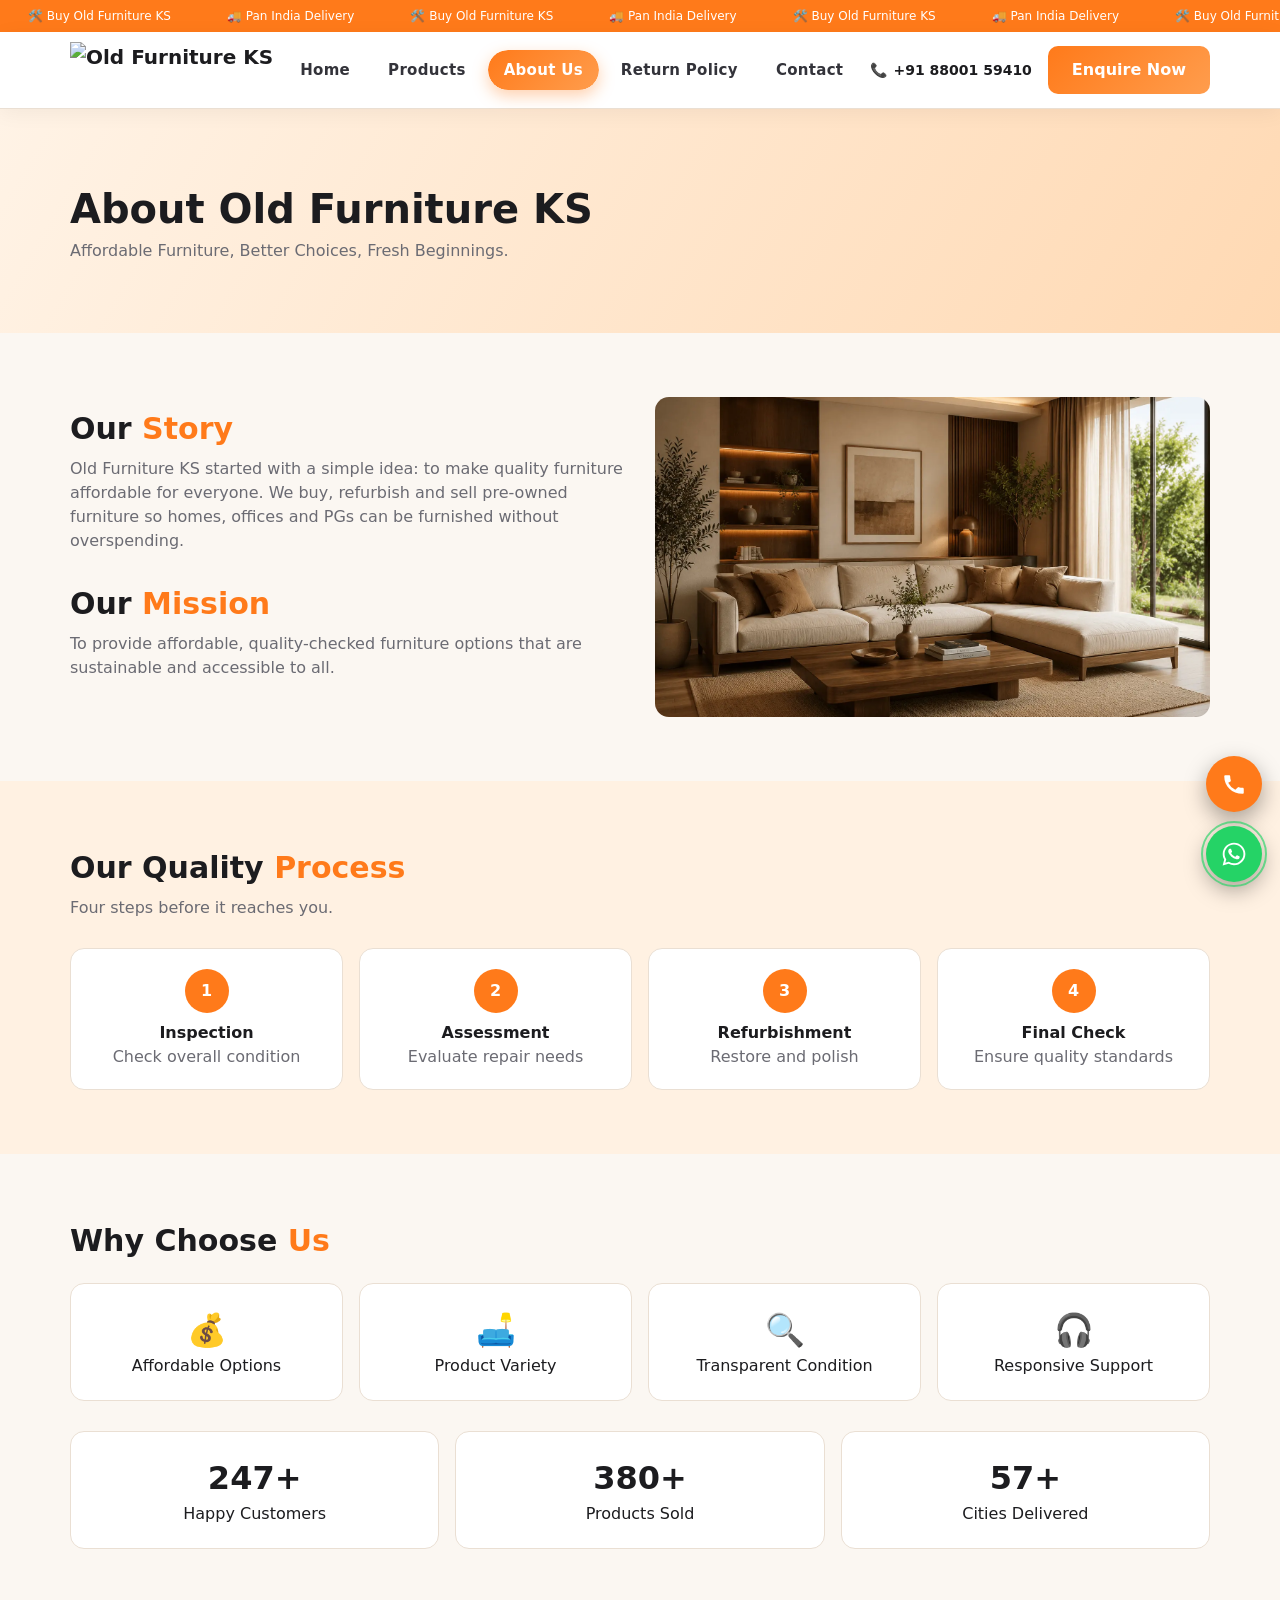
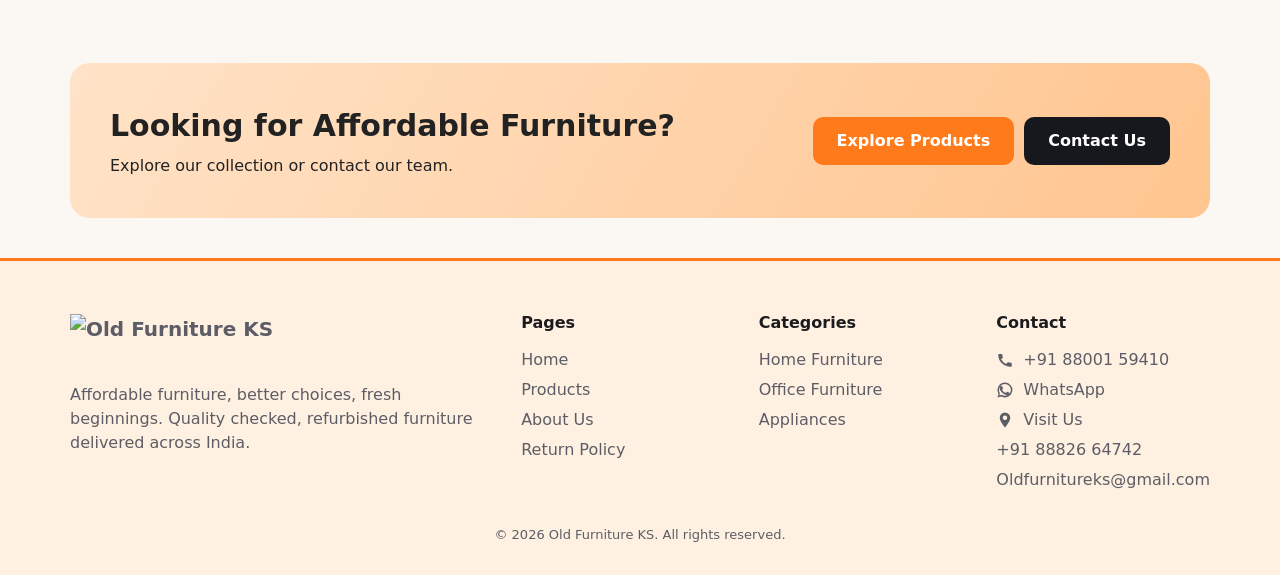
==== about.html @ 6f2c34d7 "Upload furniture website project Co-authored-by: Copilot <223556219+Copilot@users.noreply.github.com" ====
<!DOCTYPE html>
<html lang="hi"><head><meta charset="utf-8">
<meta name="viewport" content="width=device-width, initial-scale=1, viewport-fit=cover">
<title>About Us – Old Furniture KS</title>
<link rel="icon" href="images/logo.png">
<link rel="stylesheet" href="css/style.css"></head><body data-page="about">
<div id="bar"></div>
<div class="top"><div><span>🛠️ Buy Old Furniture KS</span><span>🚚 Pan India Delivery</span><span>🛠️ Buy Old Furniture KS</span><span>🚚 Pan India Delivery</span><span>🛠️ Buy Old Furniture KS</span><span>🚚 Pan India Delivery</span><span>🛠️ Buy Old Furniture KS</span><span>🚚 Pan India Delivery</span></div></div>
<nav><div class="w"><a href="index.html" class="logo"><img src="images/logo.png" alt="Old Furniture KS"></a>
<div class="links" id="lk"><a class="l" data-p="home" href="index.html">Home</a><a class="l" data-p="products" href="products.html">Products</a><a class="l" data-p="about" href="about.html">About Us</a><a class="l" data-p="returns" href="return-policy.html">Return Policy</a><a class="l" data-p="contact" href="contact.html">Contact</a></div>
<div class="nr"><a class="ph-n" href="tel:+918800159410">📞 <span>+91 88001 59410</span></a><a class="btn" href="contact.html">Enquire Now</a></div><button id="mb">☰</button></div></nav>
<main id="app"></main>
<footer><div class="w"><div><a href="index.html" class="logo"><img src="images/logo.png" alt="Old Furniture KS"></a><p style="margin-top:10px">Affordable furniture, better choices, fresh beginnings. Quality checked, refurbished furniture delivered across India.</p></div>
<div><h4>Pages</h4><a href="index.html">Home</a><a href="products.html">Products</a><a href="about.html">About Us</a><a href="return-policy.html">Return Policy</a></div>
<div><h4>Categories</h4><a href="products.html">Home Furniture</a><a href="products.html">Office Furniture</a><a href="products.html">Appliances</a></div>
<div class="footer-contact"><h4>Contact</h4><a href="tel:+918800159410"><svg viewBox="0 0 24 24" aria-hidden="true"><path d="M6.62 10.79a15.05 15.05 0 0 0 6.59 6.59l2.2-2.2a1 1 0 0 1 1.01-.24c1.12.37 2.33.56 3.58.56.55 0 1 .45 1 1v3.5c0 .55-.45 1-1 1C10.16 21 3 13.84 3 5c0-.55.45-1 1-1h3.5c.55 0 1 .45 1 1 0 1.25.19 2.46.56 3.58a1 1 0 0 1-.25 1.01z"/></svg>+91 88001 59410</a><a href="https://wa.me/918800159410"><svg viewBox="0 0 24 24" aria-hidden="true"><path d="M12 2a9.9 9.9 0 0 0-8.55 14.89L2 22l5.25-1.38A9.9 9.9 0 1 0 12 2zm0 2a7.9 7.9 0 0 1 0 15.8 7.8 7.8 0 0 1-4-1.1l-.5-.3-3.1.82.83-3.02-.33-.52A7.9 7.9 0 0 1 12 4z"/><path d="M8.2 7.1c-.25-.55-.5-.56-.73-.57h-.62c-.22 0-.58.08-.88.4-.3.32-1.15 1.12-1.15 2.72s1.17 3.15 1.33 3.37c.16.22 2.28 3.65 5.63 4.97 2.79 1.1 3.35.88 3.95.82.6-.06 1.94-.79 2.21-1.55.28-.76.28-1.41.2-1.55-.08-.14-.3-.22-.63-.39-.33-.16-1.94-.96-2.24-1.07-.3-.11-.52-.16-.74.17-.22.33-.85 1.07-1.04 1.29-.19.22-.38.25-.71.08-.33-.16-1.39-.51-2.65-1.62-.98-.87-1.64-1.94-1.83-2.27-.19-.33-.02-.51.14-.68.15-.15.33-.38.49-.57.16-.19.22-.33.33-.55.11-.22.05-.41-.03-.57-.08-.16-.74-1.78-1.03-2.43z"/></svg>WhatsApp</a><a href="https://maps.app.goo.gl/fm145C5r9oVg2gBy9?g_st=ic" target="_blank" rel="noopener"><svg viewBox="0 0 24 24" aria-hidden="true"><path d="M12 2a7 7 0 0 0-7 7c0 5.25 7 13 7 13s7-7.75 7-13a7 7 0 0 0-7-7zm0 10a3 3 0 1 1 0-6 3 3 0 0 1 0 6z"/></svg>Visit Us</a><a href="tel:+918882664742">+91 88826 64742</a><a href="mailto:Oldfurnitureks@gmail.com">Oldfurnitureks@gmail.com</a></div></div>
<div class="w" style="display:block;text-align:center;margin-top:30px;font-size:13px">© 2026 Old Furniture KS. All rights reserved.</div></footer>
<a class="fab cl" href="tel:+918800159410" aria-label="Call"><svg viewBox="0 0 24 24" aria-hidden="true"><path d="M6.62 10.79a15.05 15.05 0 0 0 6.59 6.59l2.2-2.2a1 1 0 0 1 1.01-.24c1.12.37 2.33.56 3.58.56.55 0 1 .45 1 1v3.5c0 .55-.45 1-1 1C10.16 21 3 13.84 3 5c0-.55.45-1 1-1h3.5c.55 0 1 .45 1 1 0 1.25.19 2.46.56 3.58a1 1 0 0 1-.25 1.01z"/></svg></a>
<a class="fab wa" id="wal" href="#" target="_blank" aria-label="WhatsApp"><svg viewBox="0 0 448 512" aria-hidden="true"><path d="M380.9 97.1C339 55.1 283.2 32 223.9 32 101.5 32 1.8 131.7 1.8 254.1c0 39.1 10.2 77.3 29.6 111L0 480l117.7-30.9c32.4 17.7 68.9 27 106.1 27h.1c122.3 0 224-99.7 224-222.1 0-59.3-25-114.9-67-156.9zM223.9 438.7c-33.3 0-66-8.9-94.4-25.7l-6.7-4-69.8 18.3 18.6-68-4.4-7c-18.5-29.4-28.2-63.4-28.2-98.2 0-101.6 82.7-184.3 184.4-184.3 49.2 0 95.5 19.2 130.2 53.9s56.7 81 56.6 130.3c0 101.6-84.9 184.7-186.3 184.7zm101.2-138.2c-5.5-2.8-32.8-16.2-37.9-18-5.1-1.9-8.8-2.8-12.5 2.8-3.7 5.6-14.3 18-17.5 21.8-3.2 3.7-6.5 4.2-12 1.4-32.8-16.4-54.3-29.4-76-66.7-5.7-9.8 5.7-9.1 16.4-30.3 1.8-3.7.9-6.9-.5-9.7-1.4-2.8-12.5-30.1-17.1-41.2-4.5-10.8-9.1-9.3-12.5-9.5-3.2-.2-6.9-.2-10.6-.2s-9.7 1.4-14.8 6.9c-5.1 5.6-19.4 19-19.4 46.3s19.9 53.7 22.6 57.4c2.8 3.7 39.1 59.7 94.8 83.7 35.2 15.2 49 16.5 66.6 13.9 10.7-1.6 32.8-13.4 37.4-26.4 4.6-13 4.6-24.1 3.2-26.4-1.3-2.5-5-3.9-10.5-6.7z"/></svg></a>
<button id="up">↑</button>
<script src="js/main.js"></script></body></html>
---- css/style.css ----
:root{--or:#ff7a1a;--or2:#ff9d4d;--bg:#fbf7f2;--card:#fff;--tx:#1c1c1f;--mut:#6b6b73;--dk:#16181d;--bd:#eadfd3;box-sizing:border-box;padding-top:env(safe-area-inset-top,0px);padding-bottom:env(safe-area-inset-bottom,0px)}

:root[data-theme="dark"]{--bg:#101114;--card:#1b1d22;--tx:#f3f1ee;--mut:#a5a5ad;--bd:#2c2e35}
*{box-sizing:border-box;margin:0}html{scroll-behavior:smooth;height:100%}
body{font-family:system-ui,-apple-system,"Segoe UI",Roboto,sans-serif;background:var(--bg);color:var(--tx);line-height:1.5;overflow-x:hidden}
a{color:inherit;text-decoration:none}button{font:inherit;cursor:pointer;border:0}
.w{max-width:1180px;margin:auto;padding:0 20px}
#bar{position:fixed;top:0;left:0;height:3px;width:0;background:linear-gradient(90deg,var(--or),#ffd24d);z-index:99}
.top{background:var(--or);color:#fff;font-size:12px;overflow:hidden;white-space:nowrap}
.top div{display:inline-block;padding:7px 0;animation:mq 28s linear infinite}.top span{margin:0 28px}
@keyframes mq{to{transform:translateX(-50%)}}
nav{position:sticky;top:env(safe-area-inset-top,0px);z-index:50;background:rgba(22,24,29,.92);backdrop-filter:blur(10px);color:#fff}
nav .w{display:flex;align-items:center;justify-content:space-between;height:76px}
.logo{font-weight:800;font-size:20px;display:flex;gap:8px;align-items:center}.logo b{color:var(--or)}
.logo i{font-style:normal;background:var(--or);border-radius:10px;padding:4px 7px;animation:wob 3s infinite}
@keyframes wob{0%,90%,100%{transform:rotate(0)}93%{transform:rotate(-12deg)}96%{transform:rotate(10deg)}}
.links{display:flex;gap:6px;align-items:center}
.links a.l{position:relative;padding:9px 16px;border-radius:30px;font-size:14px;transition:.3s;overflow:hidden;z-index:0}
.links a.l:before{content:"";position:absolute;inset:0;background:var(--or);transform:translateY(101%);transition:.35s;z-index:-1;border-radius:30px}
.links a.l:hover:before,.links a.l.on:before{transform:translateY(0)}
.btn{display:inline-flex;align-items:center;gap:8px;background:var(--or);color:#fff;padding:12px 24px;border-radius:10px;font-weight:600;transition:.3s;position:relative;overflow:hidden}
.btn:hover{transform:translateY(-3px);box-shadow:0 10px 24px rgba(255,122,26,.45)}
.btn.o{background:transparent;border:1.5px solid #fff;color:#fff}.btn.o:hover{background:#fff;color:#000}
.btn.g{background:#25d366}.btn.s{padding:8px 14px;font-size:13px;border-radius:8px}
#mb{display:none;background:none;color:#fff;font-size:26px}
section{padding:64px 0}h2{font-size:30px;margin-bottom:6px}h2 em{color:var(--or);font-style:normal}.sub{color:var(--mut);margin-bottom:28px}
.hero{background:radial-gradient(circle at 80% 30%,#4a2a12,#16181d 60%);color:#fff;padding:90px 0 70px;position:relative;overflow:hidden}
.hero .w{display:grid;grid-template-columns:1.1fr .9fr;gap:30px;align-items:center}
.hero h1{font-size:clamp(34px,5vw,56px);line-height:1.1;margin:10px 0 14px}.hero h1 em{color:var(--or);font-style:normal;display:block}
.tag{letter-spacing:2px;font-size:12px;color:var(--or2)}.hero p{color:#cfcfd6;max-width:480px;margin-bottom:24px}
.trust{display:flex;gap:22px;margin-top:30px;font-size:13px;flex-wrap:wrap;color:#ddd}
.blob{position:absolute;border-radius:50%;background:var(--or);opacity:.12;animation:fl 8s ease-in-out infinite}
@keyframes fl{50%{transform:translateY(-30px) scale(1.1)}}
.ph{background:linear-gradient(135deg,#f4d9bd,#e8a56a);background-size:cover;background-position:center;display:grid;place-items:center;font-size:56px;border-radius:14px;width:100%;height:100%;min-height:120px}
.heroimg{height:340px;transform:rotate(2deg);box-shadow:0 30px 60px rgba(0,0,0,.5);border-radius:20px;overflow:hidden;animation:fl 7s infinite}.heroimg .ph{font-size:120px;border-radius:0}
.cats{display:grid;grid-template-columns:repeat(7,1fr);gap:14px;text-align:center}
.cat{cursor:pointer;transition:.3s}.cat .c{width:96px;height:96px;margin:auto;border-radius:50%;border:3px solid var(--or);padding:4px;overflow:hidden;transition:.4s}
.cat .ph{border-radius:50%;font-size:38px;min-height:0}.cat:hover .c{transform:scale(1.12) rotate(6deg);box-shadow:0 10px 24px rgba(255,122,26,.4)}
.cat p{font-size:13px;margin-top:8px;font-weight:600}
.dark{background:var(--dk);color:#fff}.dark .sub{color:#aaa}
.why{display:grid;grid-template-columns:repeat(6,1fr);gap:14px}
.why div{border:1px solid #33363e;border-radius:14px;padding:20px 14px;background:#1d2026;transition:.3s}.why div:hover{border-color:var(--or);transform:translateY(-6px)}
.why b{display:block;font-size:30px}.why h4{font-size:14px;margin:8px 0 2px}.why small{color:#aaa}
.grid{display:grid;grid-template-columns:repeat(auto-fill,minmax(220px,1fr));gap:18px}
.pc{background:var(--card);border:1px solid var(--bd);border-radius:14px;overflow:hidden;transition:.35s;display:flex;flex-direction:column}
.pc:hover{transform:translateY(-8px);box-shadow:0 18px 36px rgba(0,0,0,.15)}
.pc .im{height:160px;position:relative;overflow:hidden}.pc .im .ph{border-radius:0;transition:.5s}.pc:hover .im .ph{transform:scale(1.12)}
.cat .ph{background-size:cover;background-position:center}
.pc .im .ph{background-size:cover;background-position:center}
.bd{position:absolute;top:8px;left:8px;font-size:11px;padding:3px 9px;border-radius:5px;color:#fff;background:#2ea44f;z-index:2}.bd.so{background:#e03c31}
.pc .b{padding:14px;display:flex;flex-direction:column;gap:6px;flex:1}.pc h4{font-size:16px}.pc small{color:var(--mut)}
.pr{color:var(--or);font-weight:800;font-size:18px}.pc .a{display:flex;gap:6px;margin-top:auto}.pc .a .btn{flex:1;justify-content:center}
.cta{background:linear-gradient(120deg,#ffe3c8,#ffc58f);color:#222;border-radius:20px;padding:40px;display:flex;justify-content:space-between;align-items:center;gap:20px;flex-wrap:wrap}
.vids{display:grid;grid-template-columns:repeat(3,1fr);gap:18px}.vd{aspect-ratio:3/2;border-radius:14px;overflow:hidden;position:relative;cursor:pointer}
.quality-visual{width:min(100%,720px);aspect-ratio:3/2;margin:26px auto 0;border-radius:12px;overflow:hidden}.quality-visual .ph{min-height:0;border-radius:0}
.steps-visual{width:100%;aspect-ratio:10/3;max-height:220px;margin:18px 0 24px;overflow:hidden;border-radius:12px}.steps-visual .ph{min-height:0;border-radius:0}
.customer-visual{width:min(100%,560px);aspect-ratio:3/2;margin:18px auto 28px;overflow:hidden;border-radius:12px}.customer-visual .ph{min-height:0;border-radius:0}
.vd .pl{position:absolute;inset:0;margin:auto;width:56px;height:56px;border-radius:50%;background:var(--or);color:#fff;display:grid;place-items:center;transition:.3s;z-index:2;animation:pul 2s infinite}
@keyframes pul{0%{box-shadow:0 0 0 0 rgba(255,122,26,.6)}100%{box-shadow:0 0 0 20px rgba(255,122,26,0)}}
.steps{display:grid;grid-template-columns:repeat(4,1fr);gap:16px}.st{background:var(--card);border:1px solid var(--bd);border-radius:14px;padding:20px;text-align:center;transition:.3s}.st:hover{border-color:var(--or)}
.st i{font-style:normal;display:grid;place-items:center;width:44px;height:44px;border-radius:50%;background:var(--or);color:#fff;margin:0 auto 8px;font-weight:700}
.rv{display:grid;grid-template-columns:repeat(3,1fr);gap:18px}.rv div{background:var(--card);border:1px solid var(--bd);border-radius:14px;padding:20px}.rv b{display:block;margin-top:10px}
.ph-head{background:linear-gradient(120deg,#16181d,#4a2a12);color:#fff;padding:70px 0}.ph-head h1{font-size:40px}.ph-head p{color:#ccc}
.fl{display:flex;gap:10px;flex-wrap:wrap;margin-bottom:24px}.fl input,.fl select,.fm input,.fm textarea,.fm select{padding:12px 14px;border-radius:10px;border:1px solid var(--bd);background:var(--card);color:var(--tx);font:inherit;flex:1;min-width:150px;width:100%}
.fl.filters{margin:24px 0 0}
.det{display:grid;grid-template-columns:1fr 1fr;gap:34px}.det .big{height:380px}.th{display:flex;gap:10px;margin-top:10px}.th div{width:70px;height:60px;cursor:pointer;opacity:.6;transition:.3s}.th div:hover{opacity:1;transform:translateY(-3px)}
.tabs{display:flex;gap:6px;border-bottom:1px solid var(--bd);margin:30px 0 14px}.tabs button{background:none;color:var(--mut);padding:10px 16px;border-bottom:3px solid transparent}.tabs button.on{color:var(--or);border-color:var(--or)}
.two{display:grid;grid-template-columns:1fr 1fr;gap:30px;align-items:center}
.cards4{display:grid;grid-template-columns:repeat(auto-fit,minmax(200px,1fr));gap:16px}.cd{background:var(--card);border:1px solid var(--bd);border-radius:14px;padding:22px;transition:.3s;text-align:center}.cd:hover{transform:translateY(-6px);border-color:var(--or)}.cd b{font-size:32px;display:block}
.contact-icon{color:var(--or);height:40px;display:grid;place-items:center}.contact-icon svg{width:32px;height:32px;fill:currentColor}.contact-cards small{display:block;overflow-wrap:anywhere}.contact-numbers{display:grid;gap:6px;margin-top:8px}.contact-numbers a{color:var(--mut);font-size:14px}.map-panel{min-height:220px;margin-bottom:20px;padding:28px;display:flex;flex-direction:column;align-items:flex-start;justify-content:center;gap:12px;border:1px solid var(--bd);border-radius:12px;background:linear-gradient(135deg,#e7efec,#d7e4df);color:var(--tx)}.map-panel b{color:#d64a3c}.map-panel b svg{width:36px;height:36px;fill:currentColor}.map-panel strong,.map-panel small{display:block}.map-panel i{font-style:normal;color:var(--or);font-weight:700}
details{background:var(--card);border:1px solid var(--bd);border-radius:10px;padding:14px;margin-bottom:10px}summary{cursor:pointer;font-weight:600}
.fm{display:grid;gap:12px}
footer{background:var(--dk);color:#bbb;padding:50px 0 30px;margin-top:40px}footer .w{display:grid;grid-template-columns:2fr 1fr 1fr 1fr;gap:24px}footer h4{color:#fff;margin-bottom:10px}footer a{display:block;padding:3px 0;transition:.2s}footer a:hover{color:var(--or);padding-left:6px}
.footer-contact a{display:flex;align-items:center;gap:9px}.footer-contact svg{width:18px;height:18px;flex:0 0 18px;fill:currentColor}
.fab{position:fixed;right:18px;z-index:60;width:56px;height:56px;border-radius:50%;display:grid;place-items:center;color:#fff;font-size:26px;box-shadow:0 8px 22px rgba(0,0,0,.35);transition:.3s}
.fab svg{width:26px;height:26px;display:block;fill:currentColor}
.fab:hover{transform:scale(1.12) rotate(8deg)}.wa{isolation:isolate;background:#25d366;bottom:calc(18px + env(safe-area-inset-bottom,0px))}.wa:before{content:"";position:absolute;inset:-5px;border:2px solid rgba(37,211,102,.65);border-radius:50%;z-index:-1;animation:waRing 2.4s ease-out infinite}.fab.wa:hover{transform:translateY(-4px) scale(1.08);filter:brightness(1.06);box-shadow:0 12px 28px rgba(37,211,102,.45)}.cl{background:var(--or);bottom:calc(88px + env(safe-area-inset-bottom,0px))}
@keyframes waRing{0%{transform:scale(.92);opacity:.7}100%{transform:scale(1.5);opacity:0}}
#up{position:fixed;left:18px;bottom:calc(18px + env(safe-area-inset-bottom,0px));background:var(--dk);color:#fff;width:44px;height:44px;border-radius:50%;opacity:0;pointer-events:none;transition:.3s;z-index:60}#up.s{opacity:1;pointer-events:auto}
.rev{opacity:0;transform:translateY(40px);transition:.8s}.rev.in{opacity:1;transform:none}
.pg{animation:pgi .6s}@keyframes pgi{from{opacity:0;transform:translateY(16px)}}
@media(max-width:900px){.hero .w,.det,.two,footer .w{grid-template-columns:1fr}.cats{grid-template-columns:repeat(4,1fr)}.why{grid-template-columns:repeat(2,1fr)}.vids,.rv,.steps{grid-template-columns:1fr}
#mb{display:block}.links{position:absolute;top:76px;left:0;right:0;background:var(--dk);flex-direction:column;padding:14px;display:none}.links.o{display:flex}.nb{display:none}}

.logo img{height:58px;background:#fff;border-radius:12px;padding:3px 10px;display:block;transition:.3s}.logo:hover img{transform:scale(1.06) rotate(-1deg)}
.hs{position:relative;height:calc(100vh - 120px);min-height:540px;max-height:760px;overflow:hidden;color:#fff;background:#191714}
.sl{position:absolute;inset:0;opacity:0;transition:opacity 1.2s;pointer-events:none}.sl.on{opacity:1;pointer-events:auto}
.sl .bg{position:absolute;inset:0;background-size:cover;background-position:center;transform:scale(1.02);transition:transform 8s linear}.sl.on .bg{transform:scale(1.08)}
.sl:before{content:"";position:absolute;inset:0;z-index:1;background:linear-gradient(90deg,rgba(12,14,16,.84) 0%,rgba(12,14,16,.68) 34%,rgba(12,14,16,.3) 68%,rgba(12,14,16,.08) 100%)}
.sl .w{position:relative;z-index:2;height:100%;display:flex;flex-direction:column;justify-content:center;width:100%}
.sl .w>*{opacity:0;transform:translateY(34px);transition:.9s}.sl.on .w>*{opacity:1;transform:none}
.sl.on .w>:nth-child(2){transition-delay:.2s}.sl.on .w>:nth-child(3){transition-delay:.4s}.sl.on .w>:nth-child(4){transition-delay:.6s}
.hs h1{font-size:clamp(34px,5.4vw,64px);line-height:1.08;margin:10px 0 14px;max-width:640px;color:#fff}.hs h1 em{color:var(--or);font-style:normal;display:block}.hs p{color:#f1f1f1;max-width:460px;margin-bottom:26px}
.ar{position:absolute;top:50%;z-index:5;width:48px;height:48px;border-radius:50%;background:rgba(255,255,255,.15);color:#fff;font-size:26px;backdrop-filter:blur(6px);transition:.3s;margin-top:-24px}.ar:hover{background:var(--or);transform:scale(1.1)}.ar.l{left:18px}.ar.r{right:18px}
.dt{position:absolute;bottom:78px;left:50%;transform:translateX(-50%);display:flex;gap:10px;z-index:5}.dt i{width:12px;height:12px;border-radius:10px;background:rgba(255,255,255,.5);cursor:pointer;transition:.4s}.dt i.on{width:38px;background:var(--or)}
.strip{position:absolute;bottom:0;left:0;right:0;z-index:5;background:rgba(0,0,0,.5);backdrop-filter:blur(8px);display:flex;justify-content:center;gap:34px;padding:14px;font-size:14px;flex-wrap:wrap}
.mouse{position:absolute;right:30px;bottom:90px;width:24px;height:40px;border:2px solid #fff;border-radius:14px;z-index:5;opacity:.8}.mouse i{position:absolute;left:9px;top:7px;width:4px;height:8px;background:var(--or);border-radius:4px;animation:ms 1.6s infinite}@keyframes ms{to{transform:translateY(14px);opacity:0}}
.why-s{background:radial-gradient(circle at 15% 20%,rgba(255,122,26,.25),transparent 40%),radial-gradient(circle at 90% 90%,rgba(255,122,26,.18),transparent 40%),#13151a;color:#fff;position:relative;overflow:hidden}
.why-s .hd{text-align:center;margin-bottom:44px}.why-s .pill{display:inline-block;background:rgba(255,122,26,.15);color:var(--or2);border:1px solid var(--or);padding:5px 16px;border-radius:30px;font-size:12px;letter-spacing:2px;margin-bottom:12px}.why-s h2{font-size:38px}.why-s .sub{color:#aaa;margin:6px 0 0}
.wg{display:grid;grid-template-columns:repeat(3,1fr);gap:22px}
.wc{position:relative;padding:32px 26px;border-radius:22px;background:linear-gradient(145deg,#23262d,#17191e);border:1px solid #33363e;overflow:hidden;transition:.45s;z-index:0}
.wc:before{content:"";position:absolute;inset:0;background:linear-gradient(145deg,var(--or),#d9500a);opacity:0;transform:translateY(100%);transition:.5s;z-index:-1}
.wc:hover:before{opacity:1;transform:none}.wc:hover{transform:translateY(-12px);box-shadow:0 24px 50px rgba(255,122,26,.35);border-color:var(--or)}
.wc .n{position:absolute;top:10px;right:18px;font-size:64px;font-weight:900;color:transparent;-webkit-text-stroke:1px rgba(255,255,255,.14)}
.wc .ic{width:68px;height:68px;border-radius:20px;background:linear-gradient(135deg,var(--or),#ffb36b);display:grid;place-items:center;font-size:32px;box-shadow:0 10px 24px rgba(255,122,26,.45);transition:.5s;margin-bottom:18px}.wc:hover .ic{transform:rotate(360deg) scale(1.08);background:#fff}
.wc h4{font-size:19px;margin-bottom:6px}.wc p{color:#b5b5bd;font-size:14px;transition:.3s}.wc:hover p{color:#fff}
.stats{display:grid;grid-template-columns:repeat(4,1fr);gap:16px;margin-top:40px;padding:26px;border-radius:20px;background:rgba(255,255,255,.05);border:1px solid #33363e;text-align:center}.stats b{font-size:36px;color:var(--or);display:block}.stats span{color:#bbb;font-size:13px}
@media(max-width:900px){.wg{grid-template-columns:1fr}.stats{grid-template-columns:repeat(2,1fr)}.mouse,.ar{display:none}.hs{height:calc(100vh - 130px)}.sl:before{background:linear-gradient(90deg,rgba(12,14,16,.78),rgba(12,14,16,.58) 58%,rgba(12,14,16,.28))}.quality-visual{width:min(100%,560px)}}
@media(max-width:600px){.hs{height:min(78svh,680px);min-height:540px;max-height:700px}.sl .w{padding:0 28px 68px}.hs h1{font-size:clamp(34px,9vw,48px);max-width:520px}.hs p{font-size:15px;max-width:36ch}.strip{gap:8px;padding:12px 8px;font-size:11px}.dt{bottom:72px}}

:root{color-scheme:light}
nav{background:rgba(255,255,255,.94);color:var(--tx);border-bottom:1px solid var(--bd);box-shadow:0 4px 20px rgba(0,0,0,.05);transition:.3s}
nav .w{transition:height .3s}nav.sc .w{height:64px}nav.sc .logo img{height:46px}nav.sc{box-shadow:0 8px 28px rgba(0,0,0,.12)}
.logo img{background:none;padding:0;height:56px;border-radius:0;transition:.3s}
.links a.l{color:#33333a;font-weight:600}.links a.l:hover,.links a.l.on{color:#fff}
.links a.l:before{background:linear-gradient(135deg,var(--or),#ff9d4d)}
.nr{display:flex;align-items:center;gap:16px}.ph-n{font-weight:700;font-size:14px;color:var(--tx);display:flex;align-items:center;gap:6px;transition:.3s}.ph-n:hover{color:var(--or)}
.nr .btn{background:linear-gradient(135deg,var(--or),#ff9d4d)}
#mb{color:var(--tx)}
.dark{background:#fff1e2;color:var(--tx)}.dark .sub{color:var(--mut)}
.hs{color:#fff;background:#191714}
.hs p{color:#f1f1f1}.hs .btn.o{border-color:rgba(255,255,255,.8);color:#fff}.hs .btn.o:hover{background:#fff;color:#191714}
.ar{background:rgba(255,255,255,.9);color:var(--tx);box-shadow:0 6px 18px rgba(0,0,0,.15)}.ar:hover{color:#fff}
.dt i{background:rgba(0,0,0,.22)}.strip{background:rgba(255,255,255,.9);color:var(--tx);font-weight:600;box-shadow:0 -4px 18px rgba(0,0,0,.06)}
.mouse{border-color:var(--tx)}
.why-s{background:radial-gradient(circle at 12% 15%,rgba(255,122,26,.18),transparent 40%),radial-gradient(circle at 92% 90%,rgba(255,157,77,.2),transparent 40%),#fff7ef;color:var(--tx)}
.why-s .sub{color:var(--mut)}.why-s .pill{background:#fff;color:var(--or)}
.wc{background:#fff;border:1px solid var(--bd);box-shadow:0 10px 28px rgba(120,70,20,.08)}
.wc .n{-webkit-text-stroke:1px rgba(255,122,26,.3)}.wc p{color:var(--mut)}
.wc:hover h4,.wc:hover .n{color:#fff;-webkit-text-stroke-color:rgba(255,255,255,.5)}
.stats{background:#fff;border:1px solid var(--bd);box-shadow:0 10px 28px rgba(120,70,20,.08)}.stats span{color:var(--mut)}
.ph-head{background:linear-gradient(120deg,#fff3e6,#ffd9b3);color:var(--tx)}.ph-head p{color:var(--mut)}
footer{background:#fff1e2;color:#5d5d66;border-top:3px solid var(--or)}footer h4{color:var(--tx)}
#up{background:var(--or)}
@media(max-width:900px){.nr{display:none}.links{top:100%!important;background:#fff;box-shadow:0 16px 30px rgba(0,0,0,.12)}.links a.l{text-align:center}.strip{gap:12px;font-size:12px}}

.links a.l{font-weight:800;font-size:15px;letter-spacing:.3px}
.links a.l.on{box-shadow:0 6px 16px rgba(255,122,26,.35)}

/* ===== MOBILE FIXES ===== */
@media(max-width:900px){
body{font-size:15px}.w{padding:0 16px}section{padding:44px 0}h2{font-size:24px}.why-s h2{font-size:26px}
.ph-head{padding:44px 0}.ph-head h1{font-size:28px}
.logo img{height:46px}nav .w,nav.sc .w{height:64px}nav.sc .logo img{height:42px}
.hs{height:calc(100svh - 140px);min-height:520px;max-height:700px}
.hs h1{font-size:30px}.hs p{font-size:14px;margin-bottom:18px}.hs .btn{padding:11px 16px;font-size:14px}
.strip{display:none}.dt{bottom:18px}
.cats{display:flex;overflow-x:auto;gap:14px;scroll-snap-type:x mandatory;padding:0 16px 10px;margin:0 -16px}.cat{flex:0 0 92px;scroll-snap-align:start}.cat.rev{opacity:1;transform:none}.cat .c{width:80px;height:80px}
.grid{grid-template-columns:repeat(2,1fr);gap:12px}.pc .im{height:120px}.pc .a{flex-direction:column}.pc .a .btn{flex:none}.pc h4{font-size:14px}.pr{font-size:16px}.pc .b{padding:10px}
.det{gap:20px}.det .big{height:260px}.th div{width:56px;height:48px}
.cta{padding:24px}.btn{padding:11px 18px}
.fab{width:50px;height:50px;font-size:22px;right:12px}.cl{bottom:calc(76px + env(safe-area-inset-bottom,0px))}
.tabs{overflow-x:auto}.tabs button{white-space:nowrap}
.stats b{font-size:26px}.wc{padding:24px 20px}.top{font-size:11px}footer .w{gap:18px}
}
@media(max-width:900px){.sl:before{background:linear-gradient(90deg,rgba(12,14,16,.82),rgba(12,14,16,.62) 58%,rgba(12,14,16,.32))}}
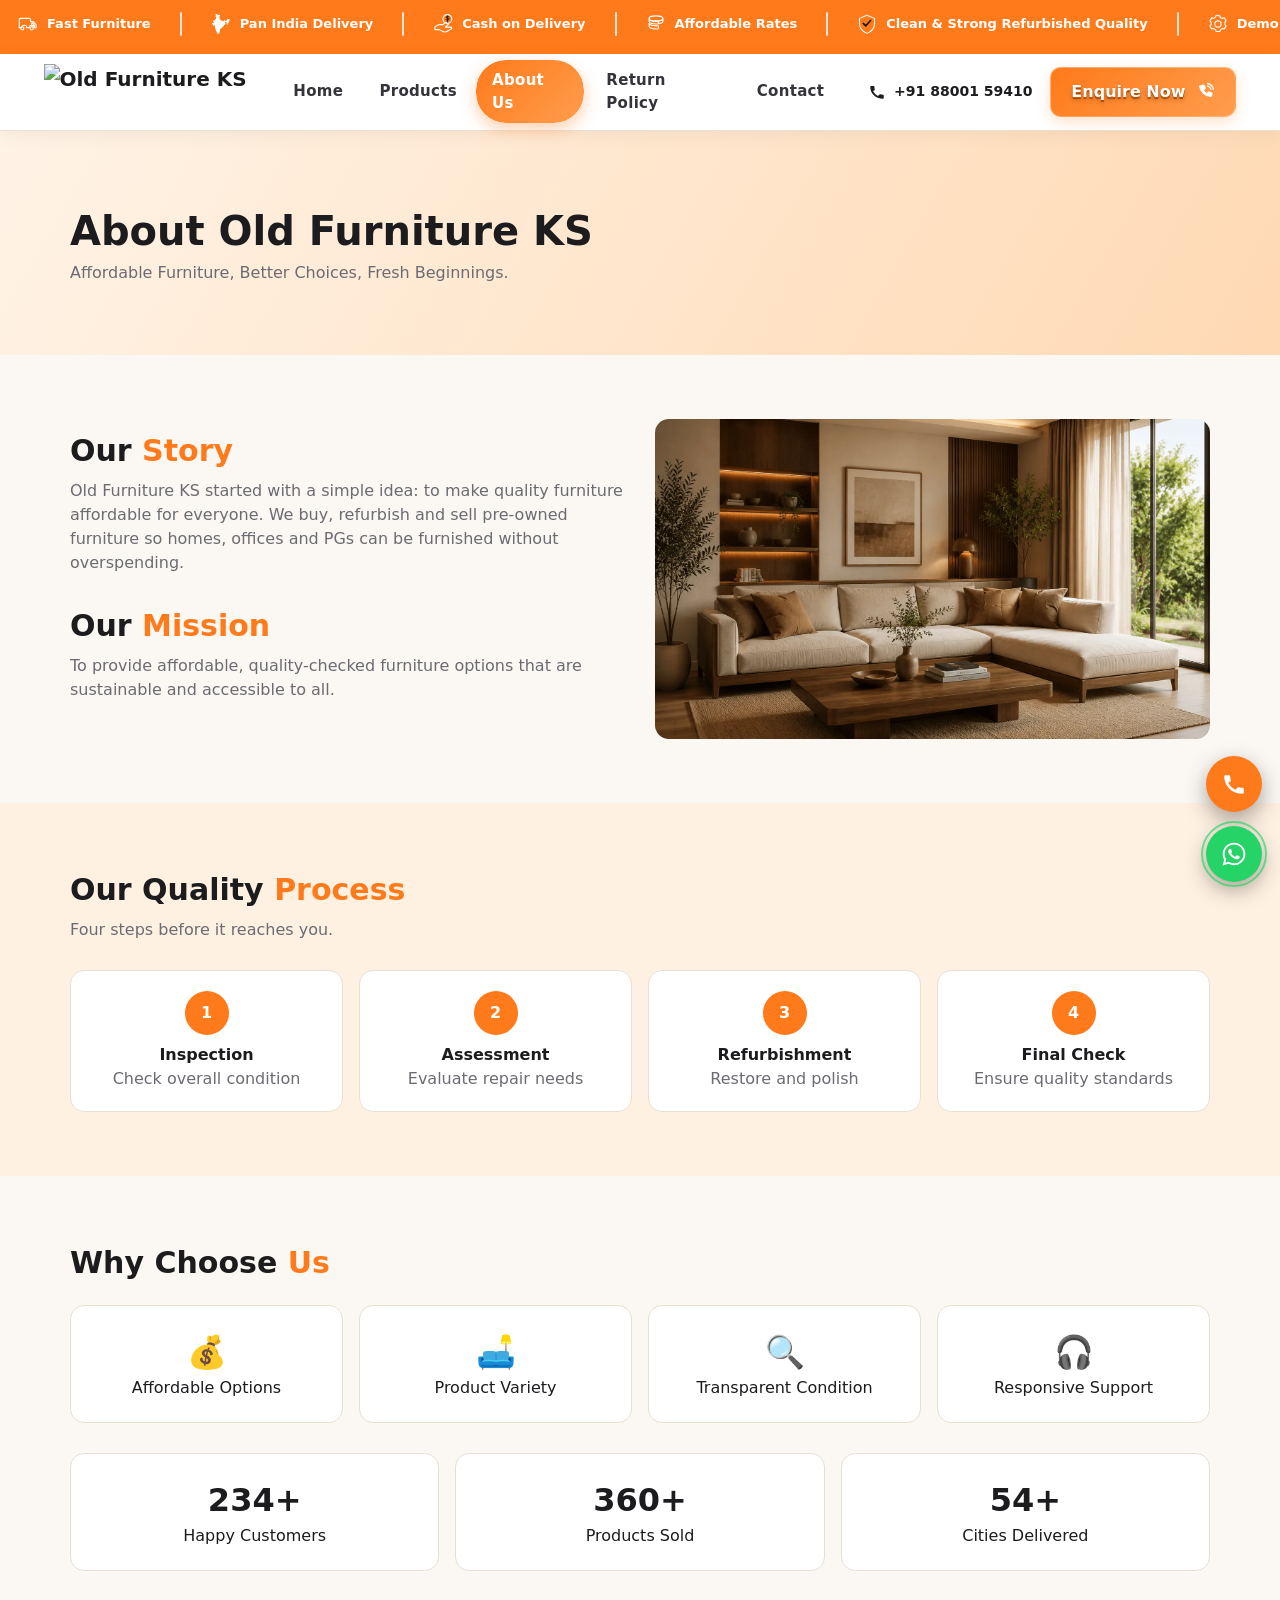
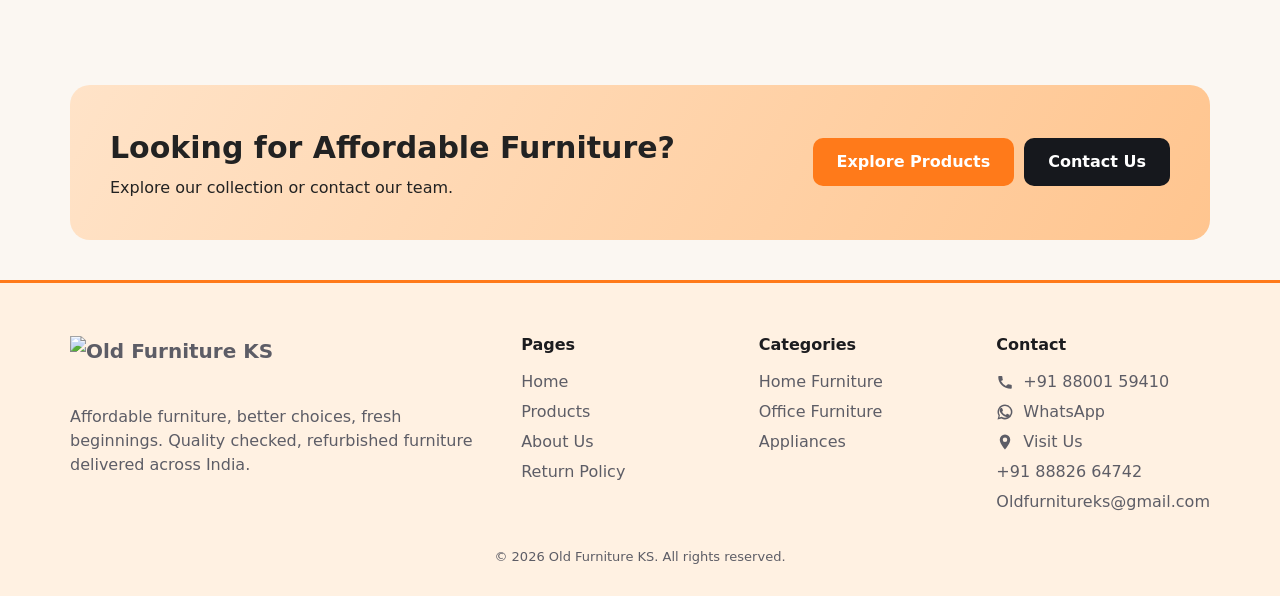
==== commit 19cd3994: "Sync website code and assets Co-authored-by: Copilot <223556219+Copilot@users.noreply.github.com>" ====
--- a/about.html
+++ b/about.html
@@ -5,10 +5,13 @@
 <link rel="icon" href="images/logo.png">
 <link rel="stylesheet" href="css/style.css"></head><body data-page="about">
 <div id="bar"></div>
-<div class="top"><div><span>🛠️ Buy Old Furniture KS</span><span>🚚 Pan India Delivery</span><span>🛠️ Buy Old Furniture KS</span><span>🚚 Pan India Delivery</span><span>🛠️ Buy Old Furniture KS</span><span>🚚 Pan India Delivery</span><span>🛠️ Buy Old Furniture KS</span><span>🚚 Pan India Delivery</span></div></div>
+<div class="top"><div class="ticker-track"><div class="ticker-group"><span><svg viewBox="0 0 32 32" aria-hidden="true"><path d="M2 9a2 2 0 0 1 2-2h14a2 2 0 0 1 2 2v3h4l5 5v5h-3a4 4 0 0 0-8 0h-4a4 4 0 0 0-8 0H2V9Zm20 5v5h5l-4-5h-1Z"/><circle cx="7" cy="23" r="2.5"/><circle cx="22" cy="23" r="2.5"/></svg>Fast Furniture</span><span><svg viewBox="0 0 32 32" aria-hidden="true"><path d="m11 1 3 2 3-1 3 2 4 1 1 3 4 2-1 3 3 2-2 3 2 2-3 3-2 3-3 1-1 3-3 2-1 4-3 4-2-3-2-2-1-3-2-2-1-3-3-2-1-3-3-2-1-3-3-2-1-3-3-2 1-3-2-2 3-2-1-3 3-2-1-2 3-1Z"/></svg><img class="top__india-map" src="images/generated/india-map-pan-india.png" alt="">Pan India Delivery</span><span><svg viewBox="0 0 32 32" aria-hidden="true"><path d="M3 21c3-3 5-4 8-4h5l2-2c2-2 4-2 6 0l1 1-5 5h8c2 0 3 2 1 3l-7 4c-2 1-4 1-6 0l-6-3H3z"/><circle cx="23" cy="8" r="7"/><path d="M23 3v10m3-8c-1-2-5-1-5 0 0 2 5 1 5 3 0 2-4 2-5 1" fill="none" stroke="#18191c" stroke-width="1.5" stroke-linecap="round"/></svg>Cash on Delivery</span><span><svg viewBox="0 0 32 32" aria-hidden="true"><ellipse cx="16" cy="7" rx="11" ry="4"/><path d="M5 7v5c0 2 5 4 11 4 1 0 3 0 4-.3v-4c-1 .3-3 .3-4 .3-6 0-11-2-11-5Zm0 8v5c0 2 5 4 11 4 1 0 3 0 4-.3v-5c-1 .2-3 .3-4 .3-6 0-11-2-11-4Zm15-4c4-.7 7-2 7-4v5c0 2-3 3-7 3z"/></svg>Affordable Rates</span><span><svg viewBox="0 0 32 32" aria-hidden="true"><path d="m16 2 12 5v8c0 8-5 13-12 16C9 28 4 23 4 15V7z"/><path d="m10 15 4 4 8-9" fill="none" stroke="#18191c" stroke-width="2.5" stroke-linecap="round" stroke-linejoin="round"/></svg>Clean &amp; Strong Refurbished Quality</span><span><svg viewBox="0 0 32 32" aria-hidden="true"><path fill-rule="evenodd" d="m13 2 6 1 1 3 3 1 3-1 3 5-2 2v4l2 2-3 5-3-1-3 2-1 3h-6l-1-3-3-2-3 1-3-5 2-2v-4l-2-2 3-5 3 1 3-2zm3 9a5 5 0 1 0 0 10 5 5 0 0 0 0-10Z"/></svg>Demo Available</span></div><div class="ticker-group" aria-hidden="true"><span><svg viewBox="0 0 32 32"><path d="M2 9a2 2 0 0 1 2-2h14a2 2 0 0 1 2 2v3h4l5 5v5h-3a4 4 0 0 0-8 0h-4a4 4 0 0 0-8 0H2V9Zm20 5v5h5l-4-5h-1Z"/><circle cx="7" cy="23" r="2.5"/><circle cx="22" cy="23" r="2.5"/></svg>Fast Furniture</span><span><svg viewBox="0 0 32 32"><path d="m11 1 3 2 3-1 3 2 4 1 1 3 4 2-1 3 3 2-2 3 2 2-3 3-2 3-3 1-1 3-3 2-1 4-3 4-2-3-2-2-1-3-2-2-1-3-3-2-1-3-3-2-1-3-3-2-1-3-3-2 1-3-2-2 3-2-1-3 3-2-1-2 3-1Z"/></svg><img class="top__india-map" src="images/generated/india-map-pan-india.png" alt="">Pan India Delivery</span><span><svg viewBox="0 0 32 32"><path d="M3 21c3-3 5-4 8-4h5l2-2c2-2 4-2 6 0l1 1-5 5h8c2 0 3 2 1 3l-7 4c-2 1-4 1-6 0l-6-3H3z"/><circle cx="23" cy="8" r="7"/><path d="M23 3v10m3-8c-1-2-5-1-5 0 0 2 5 1 5 3 0 2-4 2-5 1" fill="none" stroke="#18191c" stroke-width="1.5" stroke-linecap="round"/></svg>Cash on Delivery</span><span><svg viewBox="0 0 32 32"><ellipse cx="16" cy="7" rx="11" ry="4"/><path d="M5 7v5c0 2 5 4 11 4 1 0 3 0 4-.3v-4c-1 .3-3 .3-4 .3-6 0-11-2-11-5Zm0 8v5c0 2 5 4 11 4 1 0 3 0 4-.3v-5c-1 .2-3 .3-4 .3-6 0-11-2-11-4Zm15-4c4-.7 7-2 7-4v5c0 2-3 3-7 3z"/></svg>Affordable Rates</span><span><svg viewBox="0 0 32 32"><path d="m16 2 12 5v8c0 8-5 13-12 16C9 28 4 23 4 15V7z"/><path d="m10 15 4 4 8-9" fill="none" stroke="#18191c" stroke-width="2.5" stroke-linecap="round" stroke-linejoin="round"/></svg>Clean &amp; Strong Refurbished Quality</span><span><svg viewBox="0 0 32 32"><path fill-rule="evenodd" d="m13 2 6 1 1 3 3 1 3-1 3 5-2 2v4l2 2-3 5-3-1-3 2-1 3h-6l-1-3-3-2-3 1-3-5 2-2v-4l-2-2 3-5 3 1 3-2zm3 9a5 5 0 1 0 0 10 5 5 0 0 0 0-10Z"/></svg>Demo Available</span></div></div></div>
 <nav><div class="w"><a href="index.html" class="logo"><img src="images/logo.png" alt="Old Furniture KS"></a>
 <div class="links" id="lk"><a class="l" data-p="home" href="index.html">Home</a><a class="l" data-p="products" href="products.html">Products</a><a class="l" data-p="about" href="about.html">About Us</a><a class="l" data-p="returns" href="return-policy.html">Return Policy</a><a class="l" data-p="contact" href="contact.html">Contact</a></div>
-<div class="nr"><a class="ph-n" href="tel:+918800159410">📞 <span>+91 88001 59410</span></a><a class="btn" href="contact.html">Enquire Now</a></div><button id="mb">☰</button></div></nav>
+<div class="nr">
+<a class="ph-n" href="tel:+918800159410"><svg viewBox="0 0 24 24" aria-hidden="true"><path d="M6.62 10.79a15.05 15.05 0 0 0 6.59 6.59l2.2-2.2a1 1 0 0 1 1.01-.24c1.12.37 2.33.56 3.58.56.55 0 1 .45 1 1v3.5c0 .55-.45 1-1 1C10.16 21 3 13.84 3 5c0-.55.45-1 1-1h3.5c.55 0 1 .45 1 1 0 1.25.19 2.46.56 3.58a1 1 0 0 1-.25 1.01z"/></svg><span>+91 88001 59410</span></a>
+<a class="btn enquire-btn" href="contact.html"><span>Enquire Now</span><svg viewBox="0 0 24 24" aria-hidden="true"><path d="M7.2 3.8 9.7 3c.8-.2 1.6.2 1.9.9l1.2 2.8c.3.7.1 1.5-.5 2l-1.6 1.3a14.8 14.8 0 0 0 3.4 3.4l1.3-1.6c.5-.6 1.3-.8 2-.5l2.8 1.2c.7.3 1.1 1.1.9 1.9l-.8 2.5c-.2.7-.9 1.2-1.6 1.2A15.7 15.7 0 0 1 4.8 5.4c0-.7.5-1.4 1.2-1.6z"/><path class="phone-ring" d="M15.2 4.8a6 6 0 0 1 4 4m-4.1-7a9.3 9.3 0 0 1 7 7"/></svg></a>
+</div><button id="mb">☰</button></div></nav>
 <main id="app"></main>
 <footer><div class="w"><div><a href="index.html" class="logo"><img src="images/logo.png" alt="Old Furniture KS"></a><p style="margin-top:10px">Affordable furniture, better choices, fresh beginnings. Quality checked, refurbished furniture delivered across India.</p></div>
 <div><h4>Pages</h4><a href="index.html">Home</a><a href="products.html">Products</a><a href="about.html">About Us</a><a href="return-policy.html">Return Policy</a></div>
--- a/css/style.css
+++ b/css/style.css
@@ -53,14 +53,18 @@
 .pr{color:var(--or);font-weight:800;font-size:18px}.pc .a{display:flex;gap:6px;margin-top:auto}.pc .a .btn{flex:1;justify-content:center}
 .cta{background:linear-gradient(120deg,#ffe3c8,#ffc58f);color:#222;border-radius:20px;padding:40px;display:flex;justify-content:space-between;align-items:center;gap:20px;flex-wrap:wrap}
 .vids{display:grid;grid-template-columns:repeat(3,1fr);gap:18px}.vd{aspect-ratio:3/2;border-radius:14px;overflow:hidden;position:relative;cursor:pointer}
-.quality-visual{width:min(100%,720px);aspect-ratio:3/2;margin:26px auto 0;border-radius:12px;overflow:hidden}.quality-visual .ph{min-height:0;border-radius:0}
-.steps-visual{width:100%;aspect-ratio:10/3;max-height:220px;margin:18px 0 24px;overflow:hidden;border-radius:12px}.steps-visual .ph{min-height:0;border-radius:0}
-.customer-visual{width:min(100%,560px);aspect-ratio:3/2;margin:18px auto 28px;overflow:hidden;border-radius:12px}.customer-visual .ph{min-height:0;border-radius:0}
+.quality-image-section{padding:32px 0;background:var(--bg)}
+.quality-gallery{display:grid;width:min(100%,940px);height:clamp(320px,40vw,500px);grid-template-columns:repeat(2,minmax(0,1fr));grid-template-rows:repeat(2,minmax(0,1fr));gap:14px;margin:0 auto}
+.quality-gallery__photo{min-width:0;min-height:0;overflow:hidden;border-radius:14px;background:#eee8e0}
+.quality-gallery__photo--feature{grid-row:span 2}
+.quality-gallery__photo img{display:block;width:100%;height:100%;object-fit:cover;transition:transform .4s ease}
+.quality-gallery__photo:hover img{transform:scale(1.035)}
+@media(max-width:900px){.quality-gallery{height:clamp(320px,58vw,460px)}}
+@media(max-width:480px){.quality-image-section{padding:22px 0}.quality-gallery{height:auto;grid-template-columns:minmax(0,1fr);grid-template-rows:none;gap:10px}.quality-gallery__photo,.quality-gallery__photo--feature{grid-row:auto;aspect-ratio:4/3}}
 .vd .pl{position:absolute;inset:0;margin:auto;width:56px;height:56px;border-radius:50%;background:var(--or);color:#fff;display:grid;place-items:center;transition:.3s;z-index:2;animation:pul 2s infinite}
 @keyframes pul{0%{box-shadow:0 0 0 0 rgba(255,122,26,.6)}100%{box-shadow:0 0 0 20px rgba(255,122,26,0)}}
 .steps{display:grid;grid-template-columns:repeat(4,1fr);gap:16px}.st{background:var(--card);border:1px solid var(--bd);border-radius:14px;padding:20px;text-align:center;transition:.3s}.st:hover{border-color:var(--or)}
 .st i{font-style:normal;display:grid;place-items:center;width:44px;height:44px;border-radius:50%;background:var(--or);color:#fff;margin:0 auto 8px;font-weight:700}
-.rv{display:grid;grid-template-columns:repeat(3,1fr);gap:18px}.rv div{background:var(--card);border:1px solid var(--bd);border-radius:14px;padding:20px}.rv b{display:block;margin-top:10px}
 .ph-head{background:linear-gradient(120deg,#16181d,#4a2a12);color:#fff;padding:70px 0}.ph-head h1{font-size:40px}.ph-head p{color:#ccc}
 .fl{display:flex;gap:10px;flex-wrap:wrap;margin-bottom:24px}.fl input,.fl select,.fm input,.fm textarea,.fm select{padding:12px 14px;border-radius:10px;border:1px solid var(--bd);background:var(--card);color:var(--tx);font:inherit;flex:1;min-width:150px;width:100%}
 .fl.filters{margin:24px 0 0}
@@ -80,7 +84,21 @@
 #up{position:fixed;left:18px;bottom:calc(18px + env(safe-area-inset-bottom,0px));background:var(--dk);color:#fff;width:44px;height:44px;border-radius:50%;opacity:0;pointer-events:none;transition:.3s;z-index:60}#up.s{opacity:1;pointer-events:auto}
 .rev{opacity:0;transform:translateY(40px);transition:.8s}.rev.in{opacity:1;transform:none}
 .pg{animation:pgi .6s}@keyframes pgi{from{opacity:0;transform:translateY(16px)}}
-@media(max-width:900px){.hero .w,.det,.two,footer .w{grid-template-columns:1fr}.cats{grid-template-columns:repeat(4,1fr)}.why{grid-template-columns:repeat(2,1fr)}.vids,.rv,.steps{grid-template-columns:1fr}
+.product-faq{margin:38px 0 34px;padding-top:30px;border-top:1px solid var(--bd)}
+.product-faq h2{font-size:26px;margin-bottom:8px}
+.product-faq>.sub{margin-bottom:20px}
+.product-faq__layout{display:grid;grid-template-columns:minmax(0,1fr) minmax(260px,.9fr);gap:18px;align-items:stretch}
+.product-faq__questions{display:grid;gap:9px}
+.product-faq__question{display:flex;align-items:center;justify-content:space-between;gap:12px;width:100%;padding:13px 15px;border:1px solid var(--bd);border-radius:11px;background:var(--card);color:var(--tx);text-align:left;transition:border-color .2s,background .2s,transform .2s}
+.product-faq__question:hover{border-color:var(--or);transform:translateX(2px)}
+.product-faq__question.is-active{border-color:var(--or);background:#fff5eb}
+.product-faq__question>span{color:var(--or);font-size:22px;line-height:1}
+.product-faq__answer{display:flex;flex-direction:column;align-items:flex-start;justify-content:space-between;gap:20px;padding:20px;border:1px solid var(--bd);border-radius:14px;background:var(--card)}
+.product-faq__answer p{color:var(--mut);line-height:1.7}
+.product-faq__ask{font-size:14px}
+.product-faq__question:focus-visible,.product-faq__ask:focus-visible{outline:3px solid #2b6cb0;outline-offset:3px}
+.dark .product-faq__question.is-active{background:#33251c;color:var(--tx)}
+@media(max-width:900px){.hero .w,.det,.two,footer .w,.product-faq__layout{grid-template-columns:1fr}.cats{grid-template-columns:repeat(4,1fr)}.why{grid-template-columns:repeat(2,1fr)}.vids,.steps{grid-template-columns:1fr}
 #mb{display:block}.links{position:absolute;top:76px;left:0;right:0;background:var(--dk);flex-direction:column;padding:14px;display:none}.links.o{display:flex}.nb{display:none}}
 
 .logo img{height:58px;background:#fff;border-radius:12px;padding:3px 10px;display:block;transition:.3s}.logo:hover img{transform:scale(1.06) rotate(-1deg)}
@@ -118,6 +136,84 @@
 .nr{display:flex;align-items:center;gap:16px}.ph-n{font-weight:700;font-size:14px;color:var(--tx);display:flex;align-items:center;gap:6px;transition:.3s}.ph-n:hover{color:var(--or)}
 .nr .btn{background:linear-gradient(135deg,var(--or),#ff9d4d)}
 #mb{color:var(--tx)}
+
+.top{font-size:13px}
+.top .ticker-track{display:flex;width:max-content;animation:mq 24s linear infinite}
+.top:hover .ticker-track{animation-play-state:paused}
+.ticker-group{display:flex;flex:0 0 auto;align-items:center;gap:0;padding-right:72px}
+.ticker-group span{display:inline-flex;align-items:center;gap:9px;margin:0;padding:0 18px;font-weight:700}
+.ticker-group span+span{position:relative;margin-left:24px}
+.ticker-group span+span:before{content:"";position:absolute;left:-13px;width:2px;height:24px;border-radius:2px;background:rgba(255,255,255,.8)}
+.ticker-group svg{width:20px;height:20px;flex:none;fill:none;stroke:currentColor;stroke-width:1.7;stroke-linecap:round;stroke-linejoin:round}
+.ticker-group span:nth-child(2) svg{display:none}
+.top__india-map{display:inline-block;width:20px;height:20px;flex:none;object-fit:contain;vertical-align:middle;margin-right:8px;filter:grayscale(1) brightness(0) invert(1)}
+.ticker-group .top__india-map{margin-right:0}
+.ticker-logo{width:58px;height:25px;object-fit:contain;background:#fff;border-radius:4px;padding:2px}
+.nr{gap:20px}
+.ph-n{gap:8px}
+.ph-n svg{width:18px;height:18px;flex:none;fill:currentColor}
+.nr .enquire-btn{margin-left:6px;padding:12px 20px;border:1px solid rgba(255,255,255,.28);border-radius:11px;gap:10px;background:linear-gradient(135deg,var(--or),#ff9d4d);box-shadow:0 5px 14px rgba(255,122,26,.22);animation:enquirePulse 3s ease-in-out infinite}
+.nr .enquire-btn:hover{filter:saturate(1.08)}
+.nr .enquire-btn:active{filter:brightness(.96)}
+.enquire-btn:after{content:"";position:absolute;top:-50%;left:-60%;width:38%;height:200%;background:linear-gradient(90deg,transparent,rgba(255,255,255,.38),transparent);transform:rotate(22deg);pointer-events:none;animation:enquireShine 3.6s ease-in-out infinite}
+.enquire-btn>span,.enquire-btn>svg{position:relative;z-index:1}
+.enquire-btn>span{text-shadow:0 1px 0 #c95a0a,0 2px 0 #a94708,0 3px 4px rgba(89,39,7,.35)}
+.enquire-btn svg{width:20px;height:20px;fill:none;stroke:currentColor;stroke-width:1.9;stroke-linecap:round;stroke-linejoin:round;transform-origin:50% 65%;animation:enquirePhoneRing 2.2s ease-in-out infinite}
+.enquire-btn svg>path:first-child{fill:currentColor;stroke:none}
+.enquire-btn svg .phone-ring{fill:none;stroke:currentColor;stroke-width:1.6;opacity:.95}
+.enquire-btn:focus-visible,.ph-n:focus-visible{outline:3px solid #2b6cb0;outline-offset:4px}
+@keyframes enquirePulse{50%{box-shadow:0 7px 22px rgba(255,122,26,.4)}}
+@keyframes enquireShine{0%,55%{left:-60%}100%{left:130%}}
+@keyframes enquirePhoneRing{0%,72%,100%{transform:rotate(0)}75%{transform:rotate(-13deg)}78%{transform:rotate(11deg)}81%{transform:rotate(-9deg)}84%{transform:rotate(6deg)}87%{transform:rotate(-3deg)}}
+.hs .sl .w>div .btn:first-child{border:1px solid rgba(255,255,255,.28);border-radius:11px;background:linear-gradient(135deg,var(--or),#ff9d4d);box-shadow:0 5px 14px rgba(255,122,26,.22);animation:enquirePulse 3s ease-in-out infinite;text-shadow:0 1px 0 #c95a0a,0 2px 0 #a94708,0 3px 4px rgba(89,39,7,.35)}
+.hs .sl .w>div .btn:first-child:after{content:"";position:absolute;top:-50%;left:-60%;width:38%;height:200%;background:linear-gradient(90deg,transparent,rgba(255,255,255,.38),transparent);transform:rotate(22deg);pointer-events:none;animation:enquireShine 3.6s ease-in-out infinite}
+.hs .sl .w>div .btn:first-child:hover{filter:saturate(1.08)}
+.hs .sl .w>div .btn:first-child:focus-visible{outline:3px solid #fff;outline-offset:4px}
+@media(min-width:901px){
+nav .w{display:grid;grid-template-columns:auto minmax(0,1fr) auto;column-gap:clamp(18px,2.4vw,36px);width:100%;max-width:1440px;padding-inline:clamp(24px,3.4vw,50px)}
+nav .logo{justify-self:start}
+.links{justify-content:center;gap:clamp(2px,.5vw,8px)}
+.nr{justify-self:end;gap:clamp(12px,1.4vw,20px)}
+.nr .enquire-btn{margin-left:0}
+}
+@media(min-width:901px) and (max-width:1100px){
+.links a.l{padding:9px 10px;font-size:13px}
+.ph-n{font-size:13px}
+.nr .enquire-btn{padding:10px 14px}
+}
+.sl.on .w>:nth-child(5){transition-delay:.8s}
+.hero-review-link{display:inline-flex;align-items:center;gap:10px;width:max-content;margin-top:16px;color:#fff;font-size:14px;font-weight:600;transition:color .25s,opacity .25s}
+.hero-review-link:hover{color:#ffd08a}
+.hero-review-avatars{display:inline-flex;align-items:center;padding-left:2px}
+.hero-review-avatars img{width:30px;height:30px;object-fit:cover;border:2px solid #fff;border-radius:50%;box-shadow:0 2px 8px rgba(0,0,0,.24)}
+.hero-review-avatars img+img{margin-left:-9px}
+.hero-review-stars{color:#ffc24b;font-size:18px;letter-spacing:2px;line-height:1}
+.google-reviews{display:grid;grid-template-columns:repeat(auto-fit,minmax(min(100%,300px),1fr));gap:18px}
+.google-review{display:flex;flex-direction:column;align-items:flex-start;gap:16px;padding:20px;background:var(--card);border:1px solid var(--bd);border-radius:14px;box-shadow:0 8px 22px rgba(80,48,20,.06)}
+.google-review__header{display:flex;align-items:center;gap:12px;width:100%}
+.google-review__initial{display:grid;place-items:center;flex:0 0 42px;width:42px;height:42px;border-radius:50%;background:#e8f0fe;color:#1a73e8;font-size:18px;font-weight:700}
+.google-review__identity{display:flex;flex:1;flex-direction:column;min-width:0}
+.google-review__identity strong{font-size:15px}
+.google-review__identity span,.google-review time{color:var(--mut);font-size:12px}
+.google-review time{white-space:nowrap}
+.google-review blockquote{width:100%;line-height:1.7;white-space:pre-line}
+.google-review__photos{display:grid;grid-template-columns:repeat(3,minmax(0,1fr));gap:8px;width:100%}
+.google-review__photos a{display:block;overflow:hidden;border-radius:8px;aspect-ratio:1}
+.google-review__photos img{display:block;width:100%;height:100%;object-fit:cover;transition:transform .25s}
+.google-review__photos a:hover img{transform:scale(1.05)}
+.google-review__reply{width:100%;padding:14px;border-left:3px solid var(--or);background:#fff5eb}
+.google-review__reply strong{font-size:13px}
+.google-review__reply p{margin-top:5px;line-height:1.65}
+.google-review__source{margin-top:auto;color:#1769aa;font-size:13px;font-weight:600}
+.google-review__source:hover{text-decoration:underline}
+.google-review a:focus-visible{outline:3px solid #2b6cb0;outline-offset:3px}
+.dark .google-review__reply{color:var(--tx)}
+.strip{gap:0}
+.strip span{position:relative;display:inline-flex;align-items:center;justify-content:center;gap:8px;padding:0 clamp(20px,5vw,68px);white-space:nowrap}
+.strip span+span:before{content:"";position:absolute;left:0;top:50%;width:1px;height:24px;background:rgba(35,35,35,.25);transform:translateY(-50%)}
+#client-reviews{scroll-margin-top:90px}
+@media(prefers-reduced-motion:reduce){.top .ticker-track{width:100%;animation:none}.ticker-group{width:100%;justify-content:center;flex-wrap:wrap;gap:12px 24px;padding:8px 12px}.ticker-group[aria-hidden="true"]{display:none}.nr .enquire-btn,.enquire-btn:after,.enquire-btn svg,.hs .sl .w>div .btn:first-child,.hs .sl .w>div .btn:first-child:after{animation:none}}
+@media(max-width:600px){.top{font-size:11px}.ticker-group{padding-right:54px}.ticker-group span{padding:0 12px}.ticker-group span+span{margin-left:16px}.ticker-group span+span:before{left:-9px;height:20px}.ticker-logo{width:50px;height:22px}}
 .dark{background:#fff1e2;color:var(--tx)}.dark .sub{color:var(--mut)}
 .hs{color:#fff;background:#191714}
 .hs p{color:#f1f1f1}.hs .btn.o{border-color:rgba(255,255,255,.8);color:#fff}.hs .btn.o:hover{background:#fff;color:#191714}
@@ -155,3 +251,98 @@
 .stats b{font-size:26px}.wc{padding:24px 20px}.top{font-size:11px}footer .w{gap:18px}
 }
 @media(max-width:900px){.sl:before{background:linear-gradient(90deg,rgba(12,14,16,.82),rgba(12,14,16,.62) 58%,rgba(12,14,16,.32))}}
+
+.buying-process{position:relative;overflow:hidden;background:linear-gradient(180deg,#fffaf5 0%,var(--bg) 100%)}
+.strip{display:block;position:absolute;inset:auto 0 0;padding:9px clamp(14px,3vw,30px) 11px;background:rgba(15,16,18,.96);color:#fff;box-shadow:0 -8px 26px rgba(0,0,0,.24);backdrop-filter:blur(10px)}
+.strip__inner{width:min(100%,1180px);margin:0 auto}
+.strip__inner h2{margin:0 0 5px;color:#f5f5f5;font-size:12px;line-height:1.2;font-weight:700}
+.strip__services{display:grid;grid-template-columns:repeat(6,minmax(0,1fr));gap:7px}
+.strip__service{min-height:66px;display:flex;flex-direction:column;align-items:center;justify-content:center;gap:3px;padding:5px 6px;border:1px solid #3a3c40;border-radius:7px;background:linear-gradient(145deg,#222428,#17181b);text-align:center;transition:border-color .2s,background .2s,transform .2s}
+.strip__service:hover{border-color:var(--or);background:#29231f;transform:translateY(-2px)}
+.strip__service svg{width:32px;height:32px;flex:none;fill:var(--or);stroke:none}
+.strip__service:nth-child(2) svg{display:none}
+.strip__service:nth-child(2)::before{content:"";flex:none;width:40px;height:44px;background:url("../images/generated/india-map-pan-india.png") center/contain no-repeat}
+.strip__service span{padding:0;color:#f6f6f6;font-size:10px;font-weight:650;line-height:1.15;white-space:normal}
+.dt{bottom:78px}
+.mouse{bottom:90px}
+@media(min-width:901px) and (max-width:1150px){.strip{padding-right:82px}}
+@media(max-width:900px){
+.strip{padding-right:82px}
+.strip__services{grid-template-columns:repeat(3,minmax(0,1fr));gap:6px}
+.strip__service{min-height:68px}
+.dt{bottom:18px}
+.mouse{display:none}
+}
+@media(max-width:600px){
+.hs{height:min(78svh,680px);min-height:540px;max-height:700px}
+.strip{padding:8px 70px 10px 10px}
+.strip__inner h2{margin-bottom:5px;font-size:11px}
+.strip__services{gap:5px}
+.strip__service{min-height:72px;padding:4px 3px}
+.strip__service svg{width:30px;height:30px}
+.strip__service span{font-size:9px}
+.sl .w{padding:0 28px}
+}
+@media(max-width:350px){
+.strip__services{grid-template-columns:repeat(2,minmax(0,1fr));gap:6px}
+.strip__service{min-height:64px;padding:5px}
+.strip__service svg{width:32px;height:32px}
+.strip__service span{font-size:10px}
+}
+.strip.services-panel{position:relative;inset:auto;width:100%;margin:0;padding:9px clamp(14px,3vw,30px) 11px}
+@media(min-width:901px) and (max-width:1150px){.strip.services-panel{padding-right:82px}}
+@media(max-width:900px){.strip.services-panel{padding-right:82px}}
+@media(max-width:600px){.strip.services-panel{padding:8px 80px 10px 10px}}
+.buying-process__heading{max-width:720px;margin-bottom:20px}
+.buying-process__eyebrow{display:inline-block;margin-bottom:6px;color:var(--or);font-size:12px;font-weight:800;letter-spacing:2px}
+.buying-process__heading h2{font-size:clamp(28px,3vw,40px)}
+.buying-process__heading .sub{margin:8px 0 0;font-size:17px}
+.buying-process__visual{margin-bottom:22px}
+.buying-process__reference{display:block;width:min(100%,940px);height:auto;margin:0 auto}
+.buying-process__cards{display:grid;grid-template-columns:repeat(4,minmax(0,1fr));gap:16px}
+.buying-card{position:relative;display:flex;min-width:0;min-height:162px;flex-direction:column;align-items:center;justify-content:center;gap:8px;padding:18px 14px;border:1px solid #f0e2d5;border-radius:17px;background:#fff;text-align:center;transition:transform .3s,border-color .3s,box-shadow .3s}
+.buying-card:hover{transform:translateY(-5px);border-color:#ffd0ad;box-shadow:0 12px 28px rgba(130,78,38,.1)}
+.buying-card__number{display:grid;width:54px;height:54px;place-items:center;border-radius:50%;background:var(--or);color:#fff;font-size:22px;font-weight:750}
+.buying-card h3{font-size:17px}
+.buying-card p{margin:0;color:var(--mut);font-size:15px;line-height:1.45}
+.buying-card.rev{transition:opacity .65s ease,transform .3s,border-color .3s,box-shadow .3s}
+@media(max-width:900px){.buying-process__cards{grid-template-columns:repeat(2,minmax(0,1fr))}.buying-card{min-height:150px}}
+@media(max-width:480px){.buying-process__heading h2{font-size:27px}.buying-process__heading .sub{font-size:15px}.buying-process__visual{margin-bottom:18px}.buying-process__cards{gap:10px}.buying-card{min-height:146px;padding:15px 9px}.buying-card__number{width:46px;height:46px;font-size:19px}.buying-card h3{font-size:15px}.buying-card p{font-size:13px}}
+@media(prefers-reduced-motion:reduce){.buying-card{transition:none}}
+
+.contact-hero{position:relative;overflow:hidden;padding:38px 0;background:linear-gradient(90deg,rgba(13,15,17,.92),rgba(13,15,17,.5)),url("../hero-banner-1.webp") center 48%/cover;color:#fff}
+.contact-hero .w{position:relative;z-index:1}
+.contact-hero span{color:var(--or2);font-size:11px;font-weight:800;letter-spacing:2px}
+.contact-hero h1{margin:3px 0;font-size:clamp(30px,4vw,42px);line-height:1.15}
+.contact-hero p{max-width:620px;color:#eee;font-size:14px}
+.contact-section{padding:30px 0 58px}
+.contact-grid{display:grid;grid-template-columns:1fr 1fr 1.1fr;gap:18px;align-items:stretch}
+.contact-form,.contact-info,.contact-map{min-width:0;padding:20px;border:1px solid var(--bd);border-radius:13px;background:var(--card);box-shadow:0 8px 24px rgba(67,48,31,.07)}
+.contact-form{align-content:start;gap:8px}
+.contact-form h2,.contact-info h2,.contact-map h2{margin-bottom:8px;font-size:21px}
+.contact-form label{margin-top:3px;color:var(--mut);font-size:12px;font-weight:650}
+.contact-form input,.contact-form textarea{min-width:0;width:100%;padding:10px 12px;border:1px solid var(--bd);border-radius:8px;background:#fff;color:var(--tx);font:inherit;font-size:13px}
+.contact-form textarea{resize:vertical}
+.contact-form .btn{width:100%;justify-content:center;margin-top:8px}
+.contact-info{display:flex;flex-direction:column;gap:10px}
+.contact-info h3{margin-top:5px;font-size:13px}
+.contact-detail{display:flex;align-items:flex-start;gap:10px}
+.contact-detail .contact-icon{width:30px;height:30px;flex:0 0 30px}
+.contact-detail .contact-icon svg{width:24px;height:24px}
+.contact-detail div{display:grid;gap:3px;min-width:0;font-size:13px}
+.contact-detail strong{font-size:14px}
+.contact-detail p{color:var(--mut);font-size:12px;line-height:1.45}
+.contact-detail a{overflow-wrap:anywhere}
+.contact-detail a:hover,.contact-map__heading>a:hover{text-decoration:underline;color:var(--or)}
+.contact-info .contact-detail:first-of-type a{color:var(--or);font-weight:650}
+.contact-map{display:flex;flex-direction:column;gap:10px}
+.contact-map__heading{display:flex;align-items:center;justify-content:space-between;gap:8px}
+.contact-map__heading h2{margin:0}
+.contact-map__heading>a{flex:none;color:#1769aa;font-size:11px;font-weight:650}
+.contact-map iframe{display:block;width:100%;min-height:290px;flex:1;border:0;border-radius:8px;background:#e8e5df}
+.contact-faq{margin-top:28px}
+.contact-faq>h2{margin-bottom:14px;font-size:24px}
+.contact-faq details{margin-bottom:8px}
+.contact-faq details p.sub{margin:8px 0 0;font-size:13px}
+@media(max-width:900px){.contact-grid{grid-template-columns:repeat(2,minmax(0,1fr))}.contact-map{grid-column:1/-1}.contact-map iframe{min-height:260px}}
+@media(max-width:600px){.contact-hero{padding:30px 0}.contact-section{padding:22px 0 42px}.contact-grid{grid-template-columns:minmax(0,1fr);gap:14px}.contact-map{grid-column:auto}.contact-form,.contact-info,.contact-map{padding:17px}.contact-map iframe{min-height:240px}.contact-faq{margin-top:22px}}
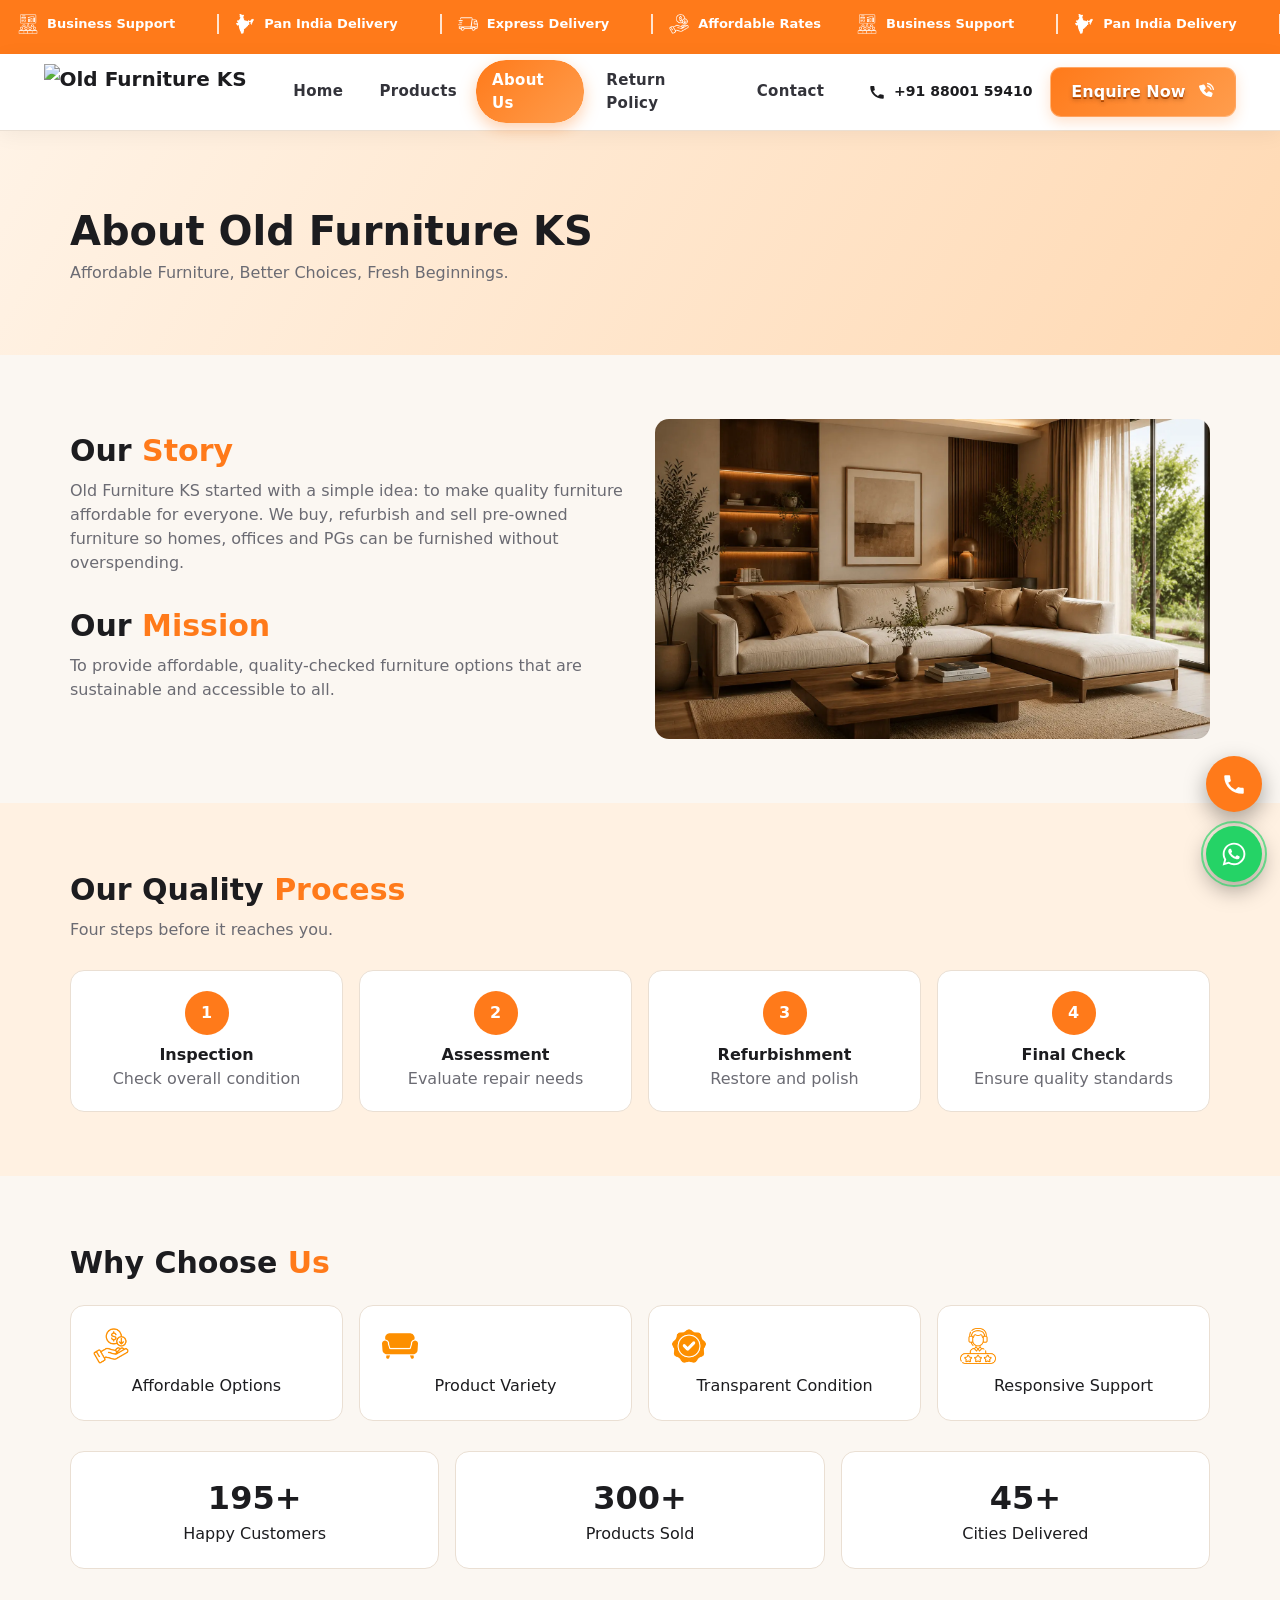
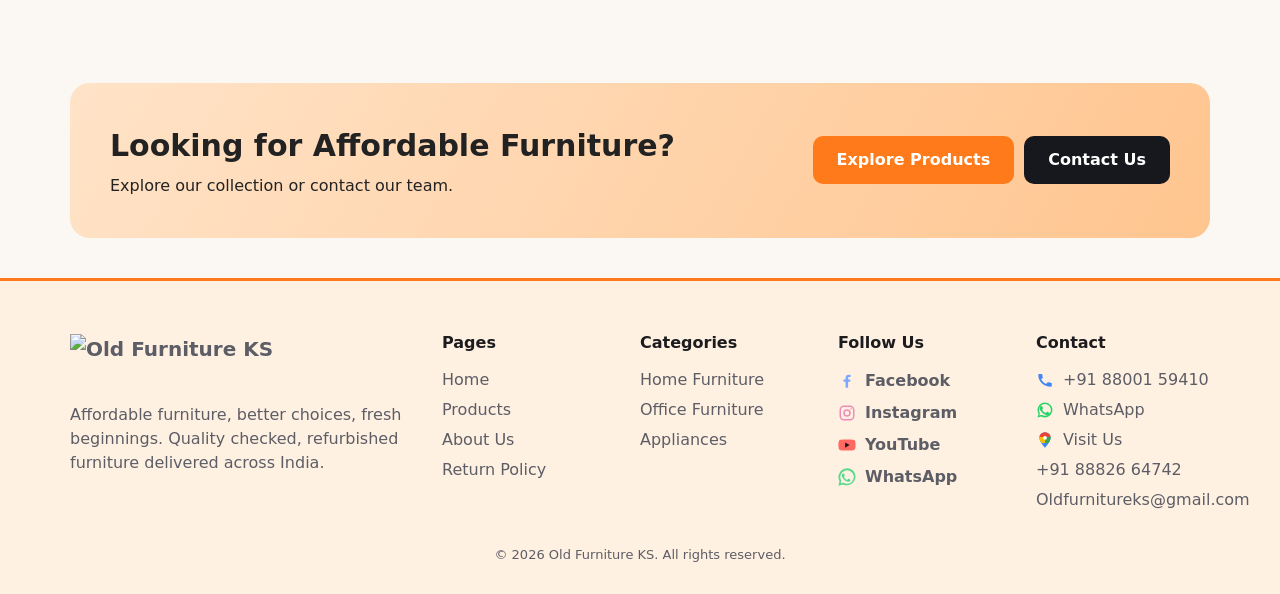
==== commit 8d5efffd: "Show social section on every page footer Co-authored-by: Copilot <223556219+Copilot@users.noreply.gi" ====
--- a/about.html
+++ b/about.html
@@ -16,6 +16,7 @@
 <footer><div class="w"><div><a href="index.html" class="logo"><img src="images/logo.png" alt="Old Furniture KS"></a><p style="margin-top:10px">Affordable furniture, better choices, fresh beginnings. Quality checked, refurbished furniture delivered across India.</p></div>
 <div><h4>Pages</h4><a href="index.html">Home</a><a href="products.html">Products</a><a href="about.html">About Us</a><a href="return-policy.html">Return Policy</a></div>
 <div><h4>Categories</h4><a href="products.html">Home Furniture</a><a href="products.html">Office Furniture</a><a href="products.html">Appliances</a></div>
+<div class="footer-social"><h4>Follow Us</h4><span><svg viewBox="0 0 24 24" aria-hidden="true"><path d="M13.5 21v-8h2.7l.4-3h-3.1V8.1c0-.9.3-1.5 1.6-1.5h1.7V3.9c-.3 0-1.3-.1-2.5-.1-2.5 0-4.2 1.5-4.2 4.3V10H7.3v3h2.8v8z"/></svg>Facebook</span><span><svg viewBox="0 0 24 24" aria-hidden="true"><rect x="3" y="3" width="18" height="18" rx="5"/><circle cx="12" cy="12" r="4"/><circle class="footer-social__dot" cx="17.5" cy="6.8" r="1"/></svg>Instagram</span><span><svg viewBox="0 0 24 24" aria-hidden="true"><path d="M23 7.2a3 3 0 0 0-2.1-2.1C19 4.6 12 4.6 12 4.6s-7 0-8.9.5A3 3 0 0 0 1 7.2 31 31 0 0 0 .5 12a31 31 0 0 0 .5 4.8 3 3 0 0 0 2.1 2.1c1.9.5 8.9.5 8.9.5s7 0 8.9-.5a3 3 0 0 0 2.1-2.1 31 31 0 0 0 .5-4.8 31 31 0 0 0-.5-4.8Z"/><path class="footer-social__play" d="m9.5 15.5 6-3.5-6-3.5z"/></svg>YouTube</span><span><svg viewBox="0 0 24 24" aria-hidden="true"><path d="M20.5 3.5A11.8 11.8 0 0 0 2 17.7L.5 23.5l6-1.6a11.8 11.8 0 0 0 14-18.4ZM12 21a9 9 0 0 1-4.6-1.3l-.3-.2-3.6.9 1-3.5-.2-.4A9 9 0 1 1 12 21Z"/><path d="M8.2 7.8c-.2-.4-.4-.4-.7-.4H7c-.2 0-.5.1-.8.4-.3.3-1 1-1 2.4s1 2.8 1.1 3c.2.2 2 3.2 4.9 4.3 2.4 1 2.9.8 3.4.7.5-.1 1.6-.7 1.8-1.3.2-.6.2-1.2.2-1.3-.1-.1-.3-.2-.6-.4l-1.9-.9c-.3-.1-.5-.2-.7.2-.2.3-.7.9-.9 1.1-.2.2-.3.2-.6.1-.3-.2-1.2-.5-2.3-1.4-.9-.8-1.4-1.7-1.6-2-.2-.3 0-.4.1-.6l.5-.5c.1-.2.2-.3.3-.5.1-.2 0-.4 0-.5z"/></svg>WhatsApp</span></div>
 <div class="footer-contact"><h4>Contact</h4><a href="tel:+918800159410"><svg viewBox="0 0 24 24" aria-hidden="true"><path d="M6.62 10.79a15.05 15.05 0 0 0 6.59 6.59l2.2-2.2a1 1 0 0 1 1.01-.24c1.12.37 2.33.56 3.58.56.55 0 1 .45 1 1v3.5c0 .55-.45 1-1 1C10.16 21 3 13.84 3 5c0-.55.45-1 1-1h3.5c.55 0 1 .45 1 1 0 1.25.19 2.46.56 3.58a1 1 0 0 1-.25 1.01z"/></svg>+91 88001 59410</a><a href="https://wa.me/918800159410"><svg viewBox="0 0 24 24" aria-hidden="true"><path d="M12 2a9.9 9.9 0 0 0-8.55 14.89L2 22l5.25-1.38A9.9 9.9 0 1 0 12 2zm0 2a7.9 7.9 0 0 1 0 15.8 7.8 7.8 0 0 1-4-1.1l-.5-.3-3.1.82.83-3.02-.33-.52A7.9 7.9 0 0 1 12 4z"/><path d="M8.2 7.1c-.25-.55-.5-.56-.73-.57h-.62c-.22 0-.58.08-.88.4-.3.32-1.15 1.12-1.15 2.72s1.17 3.15 1.33 3.37c.16.22 2.28 3.65 5.63 4.97 2.79 1.1 3.35.88 3.95.82.6-.06 1.94-.79 2.21-1.55.28-.76.28-1.41.2-1.55-.08-.14-.3-.22-.63-.39-.33-.16-1.94-.96-2.24-1.07-.3-.11-.52-.16-.74.17-.22.33-.85 1.07-1.04 1.29-.19.22-.38.25-.71.08-.33-.16-1.39-.51-2.65-1.62-.98-.87-1.64-1.94-1.83-2.27-.19-.33-.02-.51.14-.68.15-.15.33-.38.49-.57.16-.19.22-.33.33-.55.11-.22.05-.41-.03-.57-.08-.16-.74-1.78-1.03-2.43z"/></svg>WhatsApp</a><a href="https://maps.app.goo.gl/fm145C5r9oVg2gBy9?g_st=ic" target="_blank" rel="noopener"><svg viewBox="0 0 24 24" aria-hidden="true"><path d="M12 2a7 7 0 0 0-7 7c0 5.25 7 13 7 13s7-7.75 7-13a7 7 0 0 0-7-7zm0 10a3 3 0 1 1 0-6 3 3 0 0 1 0 6z"/></svg>Visit Us</a><a href="tel:+918882664742">+91 88826 64742</a><a href="mailto:Oldfurnitureks@gmail.com">Oldfurnitureks@gmail.com</a></div></div>
 <div class="w" style="display:block;text-align:center;margin-top:30px;font-size:13px">© 2026 Old Furniture KS. All rights reserved.</div></footer>
 <a class="fab cl" href="tel:+918800159410" aria-label="Call"><svg viewBox="0 0 24 24" aria-hidden="true"><path d="M6.62 10.79a15.05 15.05 0 0 0 6.59 6.59l2.2-2.2a1 1 0 0 1 1.01-.24c1.12.37 2.33.56 3.58.56.55 0 1 .45 1 1v3.5c0 .55-.45 1-1 1C10.16 21 3 13.84 3 5c0-.55.45-1 1-1h3.5c.55 0 1 .45 1 1 0 1.25.19 2.46.56 3.58a1 1 0 0 1-.25 1.01z"/></svg></a>
--- a/css/style.css
+++ b/css/style.css
@@ -48,19 +48,29 @@
 .pc .im{height:160px;position:relative;overflow:hidden}.pc .im .ph{border-radius:0;transition:.5s}.pc:hover .im .ph{transform:scale(1.12)}
 .cat .ph{background-size:cover;background-position:center}
 .pc .im .ph{background-size:cover;background-position:center}
+.pc .im .ph.fitted-sample-image{background-color:#fff;background-size:contain;background-repeat:no-repeat}
+.pc:hover .im .ph.fitted-sample-image{transform:none}
+.cat .ph.gadget-category-image{background-color:#fff;background-size:145% auto;background-repeat:no-repeat}
+.pc.office-sample .im{height:190px}
 .bd{position:absolute;top:8px;left:8px;font-size:11px;padding:3px 9px;border-radius:5px;color:#fff;background:#2ea44f;z-index:2}.bd.so{background:#e03c31}
+.bd.sample{background:#69737d}
 .pc .b{padding:14px;display:flex;flex-direction:column;gap:6px;flex:1}.pc h4{font-size:16px}.pc small{color:var(--mut)}
 .pr{color:var(--or);font-weight:800;font-size:18px}.pc .a{display:flex;gap:6px;margin-top:auto}.pc .a .btn{flex:1;justify-content:center}
 .cta{background:linear-gradient(120deg,#ffe3c8,#ffc58f);color:#222;border-radius:20px;padding:40px;display:flex;justify-content:space-between;align-items:center;gap:20px;flex-wrap:wrap}
 .vids{display:grid;grid-template-columns:repeat(3,1fr);gap:18px}.vd{aspect-ratio:3/2;border-radius:14px;overflow:hidden;position:relative;cursor:pointer}
-.quality-image-section{padding:32px 0;background:var(--bg)}
-.quality-gallery{display:grid;width:min(100%,940px);height:clamp(320px,40vw,500px);grid-template-columns:repeat(2,minmax(0,1fr));grid-template-rows:repeat(2,minmax(0,1fr));gap:14px;margin:0 auto}
-.quality-gallery__photo{min-width:0;min-height:0;overflow:hidden;border-radius:14px;background:#eee8e0}
-.quality-gallery__photo--feature{grid-row:span 2}
-.quality-gallery__photo img{display:block;width:100%;height:100%;object-fit:cover;transition:transform .4s ease}
-.quality-gallery__photo:hover img{transform:scale(1.035)}
-@media(max-width:900px){.quality-gallery{height:clamp(320px,58vw,460px)}}
-@media(max-width:480px){.quality-image-section{padding:22px 0}.quality-gallery{height:auto;grid-template-columns:minmax(0,1fr);grid-template-rows:none;gap:10px}.quality-gallery__photo,.quality-gallery__photo--feature{grid-row:auto;aspect-ratio:4/3}}
+.furniture-process{padding:44px 0;background:linear-gradient(180deg,#fffaf5 0%,var(--bg) 100%)}
+.furniture-process__heading{max-width:760px;margin:0 auto 24px;text-align:center}
+.furniture-process__heading h2{font-size:clamp(26px,3vw,36px)}
+.furniture-process__heading .sub{margin:8px 0 0}
+.furniture-process__steps{display:grid;grid-template-columns:repeat(3,minmax(0,1fr));gap:18px}
+.furniture-process__step{min-width:0;padding:14px;border:1px solid #f0e2d5;border-radius:16px;background:#fff;box-shadow:0 10px 28px rgba(120,70,20,.07)}
+.furniture-process__image{position:relative;overflow:hidden;aspect-ratio:16/10;border-radius:11px;background:#f1e9df}
+.furniture-process__image img{display:block;width:100%;height:100%;object-fit:cover;transition:transform .35s ease}
+.furniture-process__step:hover .furniture-process__image img{transform:scale(1.035)}
+.furniture-process__image span{position:absolute;top:10px;left:10px;display:grid;width:34px;height:34px;place-items:center;border:1px solid rgba(255,255,255,.7);border-radius:50%;background:var(--or);color:#fff;font-size:13px;font-weight:750}
+.furniture-process__step h3{margin:13px 2px 4px;font-size:19px}
+.furniture-process__step p{margin:0 2px 4px;color:var(--mut);font-size:14px;line-height:1.55}
+@media(max-width:700px){.furniture-process{padding:34px 0}.furniture-process__steps{grid-template-columns:minmax(0,1fr);gap:14px}.furniture-process__step{padding:12px}.furniture-process__heading{margin-bottom:18px}}
 .vd .pl{position:absolute;inset:0;margin:auto;width:56px;height:56px;border-radius:50%;background:var(--or);color:#fff;display:grid;place-items:center;transition:.3s;z-index:2;animation:pul 2s infinite}
 @keyframes pul{0%{box-shadow:0 0 0 0 rgba(255,122,26,.6)}100%{box-shadow:0 0 0 20px rgba(255,122,26,0)}}
 .steps{display:grid;grid-template-columns:repeat(4,1fr);gap:16px}.st{background:var(--card);border:1px solid var(--bd);border-radius:14px;padding:20px;text-align:center;transition:.3s}.st:hover{border-color:var(--or)}
@@ -71,12 +81,20 @@
 .det{display:grid;grid-template-columns:1fr 1fr;gap:34px}.det .big{height:380px}.th{display:flex;gap:10px;margin-top:10px}.th div{width:70px;height:60px;cursor:pointer;opacity:.6;transition:.3s}.th div:hover{opacity:1;transform:translateY(-3px)}
 .tabs{display:flex;gap:6px;border-bottom:1px solid var(--bd);margin:30px 0 14px}.tabs button{background:none;color:var(--mut);padding:10px 16px;border-bottom:3px solid transparent}.tabs button.on{color:var(--or);border-color:var(--or)}
 .two{display:grid;grid-template-columns:1fr 1fr;gap:30px;align-items:center}
-.cards4{display:grid;grid-template-columns:repeat(auto-fit,minmax(200px,1fr));gap:16px}.cd{background:var(--card);border:1px solid var(--bd);border-radius:14px;padding:22px;transition:.3s;text-align:center}.cd:hover{transform:translateY(-6px);border-color:var(--or)}.cd b{font-size:32px;display:block}
+.cards4{display:grid;grid-template-columns:repeat(auto-fit,minmax(200px,1fr));gap:16px}.cd{background:var(--card);border:1px solid var(--bd);border-radius:14px;padding:22px;transition:.3s;text-align:center}.cd:hover{transform:translateY(-6px);border-color:var(--or)}.cd b{font-size:32px;display:block}.cd .cd__icon{height:38px;margin:0 auto 8px}.cd__icon img{display:block;width:36px;height:36px;object-fit:contain;filter:brightness(0) saturate(100%) invert(55%) sepia(88%) saturate(1760%) hue-rotate(2deg) brightness(101%) contrast(101%)}.return-policy__icon{height:42px;margin:0 auto 8px;color:var(--or);display:grid;place-items:center}.return-policy__icon svg{display:block;width:38px;height:38px;fill:none;stroke:currentColor;stroke-width:1.8;stroke-linecap:round;stroke-linejoin:round}
 .contact-icon{color:var(--or);height:40px;display:grid;place-items:center}.contact-icon svg{width:32px;height:32px;fill:currentColor}.contact-cards small{display:block;overflow-wrap:anywhere}.contact-numbers{display:grid;gap:6px;margin-top:8px}.contact-numbers a{color:var(--mut);font-size:14px}.map-panel{min-height:220px;margin-bottom:20px;padding:28px;display:flex;flex-direction:column;align-items:flex-start;justify-content:center;gap:12px;border:1px solid var(--bd);border-radius:12px;background:linear-gradient(135deg,#e7efec,#d7e4df);color:var(--tx)}.map-panel b{color:#d64a3c}.map-panel b svg{width:36px;height:36px;fill:currentColor}.map-panel strong,.map-panel small{display:block}.map-panel i{font-style:normal;color:var(--or);font-weight:700}
 details{background:var(--card);border:1px solid var(--bd);border-radius:10px;padding:14px;margin-bottom:10px}summary{cursor:pointer;font-weight:600}
 .fm{display:grid;gap:12px}
-footer{background:var(--dk);color:#bbb;padding:50px 0 30px;margin-top:40px}footer .w{display:grid;grid-template-columns:2fr 1fr 1fr 1fr;gap:24px}footer h4{color:#fff;margin-bottom:10px}footer a{display:block;padding:3px 0;transition:.2s}footer a:hover{color:var(--or);padding-left:6px}
-.footer-contact a{display:flex;align-items:center;gap:9px}.footer-contact svg{width:18px;height:18px;flex:0 0 18px;fill:currentColor}
+footer{background:var(--dk);color:#bbb;padding:50px 0 30px;margin-top:40px}footer .w{display:grid;grid-template-columns:2fr repeat(4,minmax(0,1fr));gap:24px}footer h4{color:#fff;margin-bottom:10px}footer a{display:block;padding:3px 0;transition:.2s}footer a:hover{color:var(--or);padding-left:6px}
+.footer-contact a{display:flex;align-items:center;gap:9px}.footer-contact svg{width:18px;height:18px;flex:0 0 18px;fill:currentColor}.footer-contact a[href^="tel:"] svg{fill:#4285f4}.footer-contact a[href*="wa.me"] svg{fill:#25d366}.footer-contact a[href*="maps.app.goo.gl"] svg{display:none}.footer-contact a[href*="maps.app.goo.gl"]::before{content:"";width:18px;height:18px;flex:0 0 18px;background:url("../images/generated/footer-google-maps.svg") center/contain no-repeat}
+.footer-social span{display:flex;align-items:center;gap:9px;padding:4px 0;color:#5d5d66;font-weight:600;line-height:1.5}
+.footer-social svg{width:18px;height:18px;flex:0 0 18px;fill:currentColor}
+.footer-social span:nth-of-type(1) svg{color:#79a9ff}
+.footer-social span:nth-of-type(2) svg{fill:none;stroke:#f08cb5;stroke-width:2}
+.footer-social span:nth-of-type(2) .footer-social__dot{fill:#f08cb5;stroke:none}
+.footer-social span:nth-of-type(3) svg{color:#ff6961}
+.footer-social .footer-social__play{fill:var(--dk)}
+.footer-social span:nth-of-type(4) svg{color:#59d98e}
 .fab{position:fixed;right:18px;z-index:60;width:56px;height:56px;border-radius:50%;display:grid;place-items:center;color:#fff;font-size:26px;box-shadow:0 8px 22px rgba(0,0,0,.35);transition:.3s}
 .fab svg{width:26px;height:26px;display:block;fill:currentColor}
 .fab:hover{transform:scale(1.12) rotate(8deg)}.wa{isolation:isolate;background:#25d366;bottom:calc(18px + env(safe-area-inset-bottom,0px))}.wa:before{content:"";position:absolute;inset:-5px;border:2px solid rgba(37,211,102,.65);border-radius:50%;z-index:-1;animation:waRing 2.4s ease-out infinite}.fab.wa:hover{transform:translateY(-4px) scale(1.08);filter:brightness(1.06);box-shadow:0 12px 28px rgba(37,211,102,.45)}.cl{background:var(--or);bottom:calc(88px + env(safe-area-inset-bottom,0px))}
@@ -121,7 +139,7 @@
 .wc:before{content:"";position:absolute;inset:0;background:linear-gradient(145deg,var(--or),#d9500a);opacity:0;transform:translateY(100%);transition:.5s;z-index:-1}
 .wc:hover:before{opacity:1;transform:none}.wc:hover{transform:translateY(-12px);box-shadow:0 24px 50px rgba(255,122,26,.35);border-color:var(--or)}
 .wc .n{position:absolute;top:10px;right:18px;font-size:64px;font-weight:900;color:transparent;-webkit-text-stroke:1px rgba(255,255,255,.14)}
-.wc .ic{width:68px;height:68px;border-radius:20px;background:linear-gradient(135deg,var(--or),#ffb36b);display:grid;place-items:center;font-size:32px;box-shadow:0 10px 24px rgba(255,122,26,.45);transition:.5s;margin-bottom:18px}.wc:hover .ic{transform:rotate(360deg) scale(1.08);background:#fff}
+.wc .ic{width:68px;height:68px;border-radius:20px;background:linear-gradient(135deg,var(--or),#ffb36b);display:grid;place-items:center;font-size:32px;box-shadow:0 10px 24px rgba(255,122,26,.45);transition:.5s;margin-bottom:18px}.wc .ic img{width:38px;height:38px;object-fit:contain;filter:brightness(0) invert(1);transition:filter .3s}.wc:hover .ic{transform:rotate(360deg) scale(1.08);background:#fff}.wc:hover .ic img{filter:brightness(0) saturate(100%) invert(55%) sepia(88%) saturate(1760%) hue-rotate(2deg) brightness(101%) contrast(101%)}
 .wc h4{font-size:19px;margin-bottom:6px}.wc p{color:#b5b5bd;font-size:14px;transition:.3s}.wc:hover p{color:#fff}
 .stats{display:grid;grid-template-columns:repeat(4,1fr);gap:16px;margin-top:40px;padding:26px;border-radius:20px;background:rgba(255,255,255,.05);border:1px solid #33363e;text-align:center}.stats b{font-size:36px;color:var(--or);display:block}.stats span{color:#bbb;font-size:13px}
 @media(max-width:900px){.wg{grid-template-columns:1fr}.stats{grid-template-columns:repeat(2,1fr)}.mouse,.ar{display:none}.hs{height:calc(100vh - 130px)}.sl:before{background:linear-gradient(90deg,rgba(12,14,16,.78),rgba(12,14,16,.58) 58%,rgba(12,14,16,.28))}.quality-visual{width:min(100%,560px)}}
@@ -142,10 +160,9 @@
 .top:hover .ticker-track{animation-play-state:paused}
 .ticker-group{display:flex;flex:0 0 auto;align-items:center;gap:0;padding-right:72px}
 .ticker-group span{display:inline-flex;align-items:center;gap:9px;margin:0;padding:0 18px;font-weight:700}
-.ticker-group span+span{position:relative;margin-left:24px}
-.ticker-group span+span:before{content:"";position:absolute;left:-13px;width:2px;height:24px;border-radius:2px;background:rgba(255,255,255,.8)}
-.ticker-group svg{width:20px;height:20px;flex:none;fill:none;stroke:currentColor;stroke-width:1.7;stroke-linecap:round;stroke-linejoin:round}
-.ticker-group span:nth-child(2) svg{display:none}
+.ticker-group span+span{margin-left:24px;background:linear-gradient(rgba(255,255,255,.8),rgba(255,255,255,.8)) left center/2px 24px no-repeat}
+.ticker-group span>img{display:block;width:20px;height:20px;flex:none;object-fit:contain;filter:brightness(0) invert(1)}
+.ticker-group svg,.ticker-group .top__india-map{display:none}
 .top__india-map{display:inline-block;width:20px;height:20px;flex:none;object-fit:contain;vertical-align:middle;margin-right:8px;filter:grayscale(1) brightness(0) invert(1)}
 .ticker-group .top__india-map{margin-right:0}
 .ticker-logo{width:58px;height:25px;object-fit:contain;background:#fff;border-radius:4px;padding:2px}
@@ -182,12 +199,6 @@
 .nr .enquire-btn{padding:10px 14px}
 }
 .sl.on .w>:nth-child(5){transition-delay:.8s}
-.hero-review-link{display:inline-flex;align-items:center;gap:10px;width:max-content;margin-top:16px;color:#fff;font-size:14px;font-weight:600;transition:color .25s,opacity .25s}
-.hero-review-link:hover{color:#ffd08a}
-.hero-review-avatars{display:inline-flex;align-items:center;padding-left:2px}
-.hero-review-avatars img{width:30px;height:30px;object-fit:cover;border:2px solid #fff;border-radius:50%;box-shadow:0 2px 8px rgba(0,0,0,.24)}
-.hero-review-avatars img+img{margin-left:-9px}
-.hero-review-stars{color:#ffc24b;font-size:18px;letter-spacing:2px;line-height:1}
 .google-reviews{display:grid;grid-template-columns:repeat(auto-fit,minmax(min(100%,300px),1fr));gap:18px}
 .google-review{display:flex;flex-direction:column;align-items:flex-start;gap:16px;padding:20px;background:var(--card);border:1px solid var(--bd);border-radius:14px;box-shadow:0 8px 22px rgba(80,48,20,.06)}
 .google-review__header{display:flex;align-items:center;gap:12px;width:100%}
@@ -213,7 +224,7 @@
 .strip span+span:before{content:"";position:absolute;left:0;top:50%;width:1px;height:24px;background:rgba(35,35,35,.25);transform:translateY(-50%)}
 #client-reviews{scroll-margin-top:90px}
 @media(prefers-reduced-motion:reduce){.top .ticker-track{width:100%;animation:none}.ticker-group{width:100%;justify-content:center;flex-wrap:wrap;gap:12px 24px;padding:8px 12px}.ticker-group[aria-hidden="true"]{display:none}.nr .enquire-btn,.enquire-btn:after,.enquire-btn svg,.hs .sl .w>div .btn:first-child,.hs .sl .w>div .btn:first-child:after{animation:none}}
-@media(max-width:600px){.top{font-size:11px}.ticker-group{padding-right:54px}.ticker-group span{padding:0 12px}.ticker-group span+span{margin-left:16px}.ticker-group span+span:before{left:-9px;height:20px}.ticker-logo{width:50px;height:22px}}
+@media(max-width:600px){.top{font-size:11px}.ticker-group{padding-right:54px}.ticker-group span{padding:0 12px}.ticker-group span+span{margin-left:16px;background-size:2px 20px}.ticker-logo{width:50px;height:22px}}
 .dark{background:#fff1e2;color:var(--tx)}.dark .sub{color:var(--mut)}
 .hs{color:#fff;background:#191714}
 .hs p{color:#f1f1f1}.hs .btn.o{border-color:rgba(255,255,255,.8);color:#fff}.hs .btn.o:hover{background:#fff;color:#191714}
@@ -242,8 +253,8 @@
 .hs{height:calc(100svh - 140px);min-height:520px;max-height:700px}
 .hs h1{font-size:30px}.hs p{font-size:14px;margin-bottom:18px}.hs .btn{padding:11px 16px;font-size:14px}
 .strip{display:none}.dt{bottom:18px}
-.cats{display:flex;overflow-x:auto;gap:14px;scroll-snap-type:x mandatory;padding:0 16px 10px;margin:0 -16px}.cat{flex:0 0 92px;scroll-snap-align:start}.cat.rev{opacity:1;transform:none}.cat .c{width:80px;height:80px}
-.grid{grid-template-columns:repeat(2,1fr);gap:12px}.pc .im{height:120px}.pc .a{flex-direction:column}.pc .a .btn{flex:none}.pc h4{font-size:14px}.pr{font-size:16px}.pc .b{padding:10px}
+.cats{display:grid;grid-template-columns:repeat(3,minmax(0,1fr));overflow:visible;gap:16px 8px;padding:0;margin:0;scroll-snap-type:none}.cat{min-width:0;flex:none;scroll-snap-align:none}.cat.rev{opacity:1;transform:none}.cat .c{width:80px;height:80px}
+.grid{grid-template-columns:repeat(2,1fr);gap:12px}.pc .im{height:120px}.pc.office-sample .im{height:170px}.pc .a{flex-direction:column}.pc .a .btn{flex:none}.pc h4{font-size:14px}.pr{font-size:16px}.pc .b{padding:10px}
 .det{gap:20px}.det .big{height:260px}.th div{width:56px;height:48px}
 .cta{padding:24px}.btn{padding:11px 18px}
 .fab{width:50px;height:50px;font-size:22px;right:12px}.cl{bottom:calc(76px + env(safe-area-inset-bottom,0px))}
@@ -256,19 +267,17 @@
 .strip{display:block;position:absolute;inset:auto 0 0;padding:9px clamp(14px,3vw,30px) 11px;background:rgba(15,16,18,.96);color:#fff;box-shadow:0 -8px 26px rgba(0,0,0,.24);backdrop-filter:blur(10px)}
 .strip__inner{width:min(100%,1180px);margin:0 auto}
 .strip__inner h2{margin:0 0 5px;color:#f5f5f5;font-size:12px;line-height:1.2;font-weight:700}
-.strip__services{display:grid;grid-template-columns:repeat(6,minmax(0,1fr));gap:7px}
+.strip__services{display:grid;grid-template-columns:repeat(4,minmax(0,1fr));gap:12px}
 .strip__service{min-height:66px;display:flex;flex-direction:column;align-items:center;justify-content:center;gap:3px;padding:5px 6px;border:1px solid #3a3c40;border-radius:7px;background:linear-gradient(145deg,#222428,#17181b);text-align:center;transition:border-color .2s,background .2s,transform .2s}
 .strip__service:hover{border-color:var(--or);background:#29231f;transform:translateY(-2px)}
-.strip__service svg{width:32px;height:32px;flex:none;fill:var(--or);stroke:none}
-.strip__service:nth-child(2) svg{display:none}
-.strip__service:nth-child(2)::before{content:"";flex:none;width:40px;height:44px;background:url("../images/generated/india-map-pan-india.png") center/contain no-repeat}
+.strip__service img{width:32px;height:32px;flex:none;object-fit:contain;filter:brightness(0) saturate(100%) invert(55%) sepia(88%) saturate(1760%) hue-rotate(2deg) brightness(101%) contrast(101%)}
 .strip__service span{padding:0;color:#f6f6f6;font-size:10px;font-weight:650;line-height:1.15;white-space:normal}
 .dt{bottom:78px}
 .mouse{bottom:90px}
 @media(min-width:901px) and (max-width:1150px){.strip{padding-right:82px}}
 @media(max-width:900px){
 .strip{padding-right:82px}
-.strip__services{grid-template-columns:repeat(3,minmax(0,1fr));gap:6px}
+.strip__services{grid-template-columns:repeat(2,minmax(0,1fr));gap:8px}
 .strip__service{min-height:68px}
 .dt{bottom:18px}
 .mouse{display:none}
@@ -277,22 +286,21 @@
 .hs{height:min(78svh,680px);min-height:540px;max-height:700px}
 .strip{padding:8px 70px 10px 10px}
 .strip__inner h2{margin-bottom:5px;font-size:11px}
-.strip__services{gap:5px}
-.strip__service{min-height:72px;padding:4px 3px}
-.strip__service svg{width:30px;height:30px}
+.strip.services-panel{padding:10px 12px 12px}
+.strip__services{grid-template-columns:repeat(2,minmax(0,1fr));gap:7px}
+.strip__service{min-height:78px;padding:6px 4px}
+.strip__service img{width:30px;height:30px}
+.strip__service span{font-size:10px}
+.sl .w{padding:0 28px}
+}
+@media(max-width:350px){
+.strip__services{grid-template-columns:repeat(2,minmax(0,1fr));gap:7px}
+.strip__service{min-height:68px;padding:5px 4px}
+.strip__service img{width:28px;height:28px}
 .strip__service span{font-size:9px}
-.sl .w{padding:0 28px}
-}
-@media(max-width:350px){
-.strip__services{grid-template-columns:repeat(2,minmax(0,1fr));gap:6px}
-.strip__service{min-height:64px;padding:5px}
-.strip__service svg{width:32px;height:32px}
-.strip__service span{font-size:10px}
 }
 .strip.services-panel{position:relative;inset:auto;width:100%;margin:0;padding:9px clamp(14px,3vw,30px) 11px}
 @media(min-width:901px) and (max-width:1150px){.strip.services-panel{padding-right:82px}}
-@media(max-width:900px){.strip.services-panel{padding-right:82px}}
-@media(max-width:600px){.strip.services-panel{padding:8px 80px 10px 10px}}
 .buying-process__heading{max-width:720px;margin-bottom:20px}
 .buying-process__eyebrow{display:inline-block;margin-bottom:6px;color:var(--or);font-size:12px;font-weight:800;letter-spacing:2px}
 .buying-process__heading h2{font-size:clamp(28px,3vw,40px)}
@@ -346,3 +354,20 @@
 .contact-faq details p.sub{margin:8px 0 0;font-size:13px}
 @media(max-width:900px){.contact-grid{grid-template-columns:repeat(2,minmax(0,1fr))}.contact-map{grid-column:1/-1}.contact-map iframe{min-height:260px}}
 @media(max-width:600px){.contact-hero{padding:30px 0}.contact-section{padding:22px 0 42px}.contact-grid{grid-template-columns:minmax(0,1fr);gap:14px}.contact-map{grid-column:auto}.contact-form,.contact-info,.contact-map{padding:17px}.contact-map iframe{min-height:240px}.contact-faq{margin-top:22px}}
+
+.client-review-marquee{position:absolute;inset:auto 0 0;z-index:6;height:42px;overflow:hidden;padding:4px 0;background:rgba(15,16,18,.3);border-top:1px solid rgba(255,255,255,.18);backdrop-filter:blur(6px);scroll-margin-top:90px}
+.client-review-marquee__track{display:flex;width:max-content;animation:client-review-scroll 38s linear infinite;will-change:transform}
+.client-review-marquee__group{display:flex;flex:none;align-items:center;gap:30px;padding-right:30px}
+.client-review-marquee__item{display:flex;flex:none;align-items:center;gap:10px;max-width:min(620px,78vw);height:32px;padding-right:30px;border-right:1px solid rgba(255,255,255,.35);color:#fff;white-space:nowrap}
+.client-review-marquee__avatar{display:block;flex:0 0 24px;width:24px;height:24px;object-fit:cover;border:1px solid rgba(255,255,255,.75);border-radius:50%;background:#fff;box-shadow:0 1px 5px rgba(0,0,0,.25)}
+.client-review-marquee__stars{flex:none;color:#ffc24b;font-size:14px;letter-spacing:1px}
+.client-review-marquee__text{overflow:hidden;color:rgba(255,255,255,.95);font-size:11px;text-overflow:ellipsis}
+.client-review-marquee__item strong{flex:none;color:#ffd2aa;font-size:11px}
+.client-review-marquee:hover .client-review-marquee__track{animation-play-state:paused}
+.sl .w{padding-bottom:64px}
+.dt{bottom:58px}
+.mouse{bottom:64px}
+@keyframes client-review-scroll{to{transform:translateX(-50%)}}
+@media(max-width:900px){.sl .w{padding-bottom:64px}.dt{bottom:54px}.mouse{display:none}}
+@media(max-width:600px){.client-review-marquee__group{gap:18px;padding-right:18px}.client-review-marquee__item{max-width:88vw;gap:7px;padding-right:18px}.client-review-marquee__avatar{flex-basis:22px;width:22px;height:22px}.client-review-marquee__text{max-width:58vw}.client-review-marquee__stars{font-size:12px}.client-review-marquee__text,.client-review-marquee__item strong{font-size:10px}.sl .w{padding-bottom:64px}}
+@media(prefers-reduced-motion:reduce){.client-review-marquee{overflow-x:auto;scrollbar-width:thin;-webkit-overflow-scrolling:touch}.client-review-marquee__track{width:100%;animation:none;will-change:auto}.client-review-marquee__group[aria-hidden="true"]{display:none}}
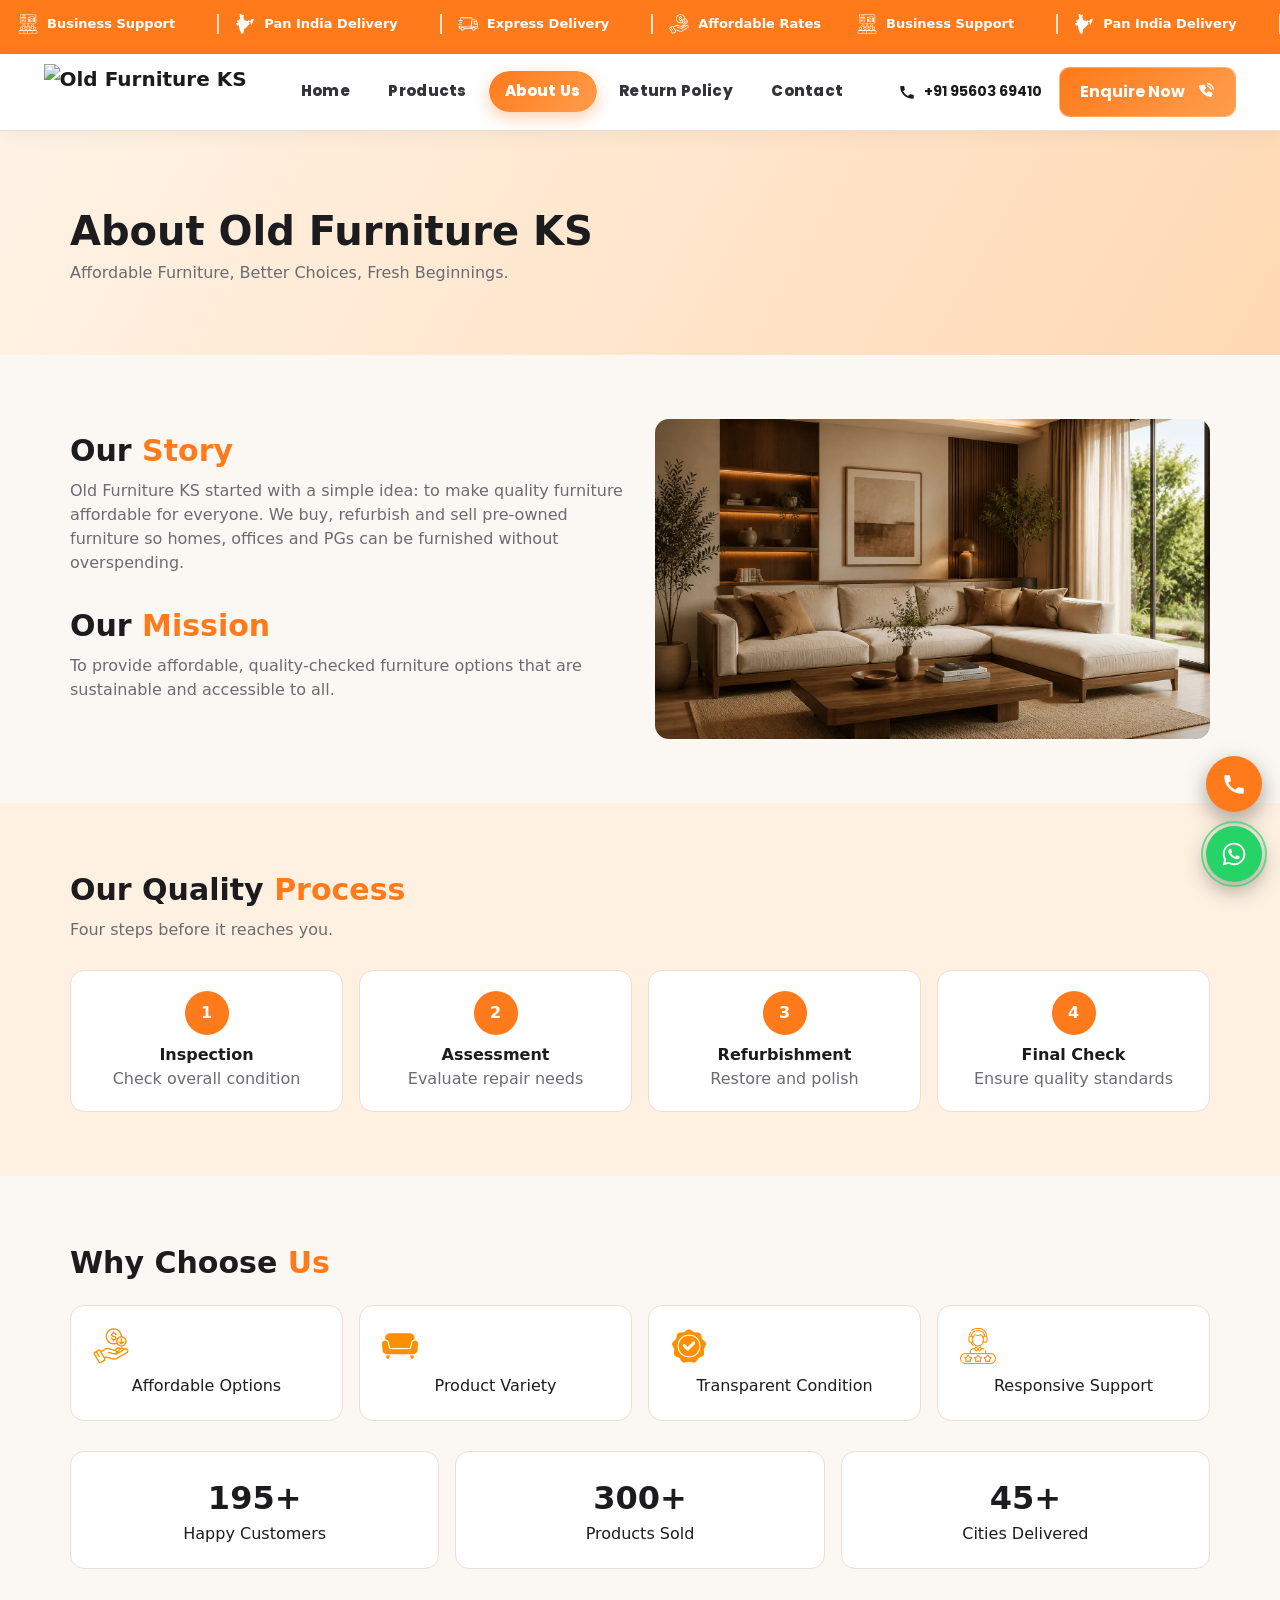
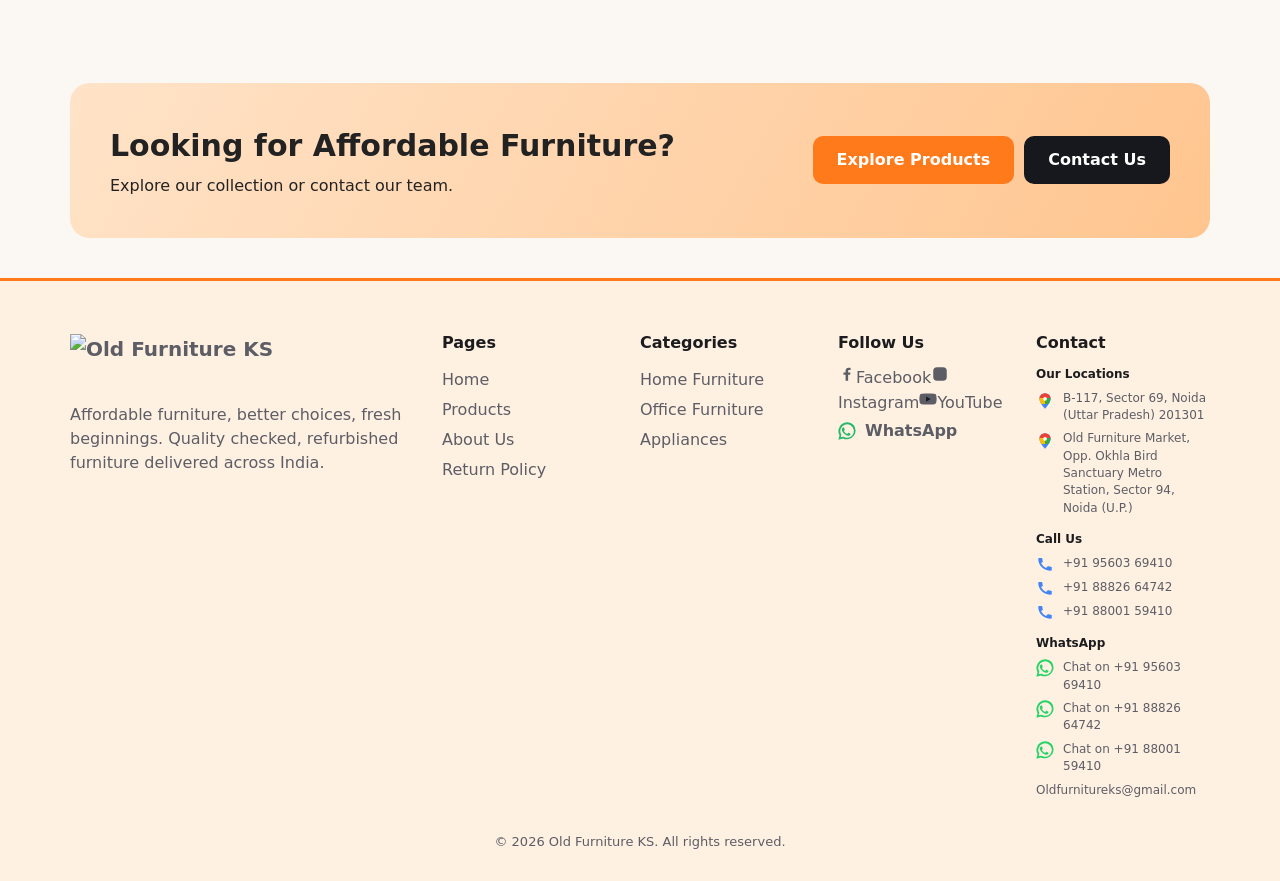
==== commit 827a9fe8: "Add files via upload" ====
--- a/about.html
+++ b/about.html
@@ -3,23 +3,23 @@
 <meta name="viewport" content="width=device-width, initial-scale=1, viewport-fit=cover">
 <title>About Us – Old Furniture KS</title>
 <link rel="icon" href="images/logo.png">
-<link rel="stylesheet" href="css/style.css"></head><body data-page="about">
+<link rel="stylesheet" href="css/style.css?v=14"></head><body data-page="about">
 <div id="bar"></div>
 <div class="top"><div class="ticker-track"><div class="ticker-group"><span><svg viewBox="0 0 32 32" aria-hidden="true"><path d="M2 9a2 2 0 0 1 2-2h14a2 2 0 0 1 2 2v3h4l5 5v5h-3a4 4 0 0 0-8 0h-4a4 4 0 0 0-8 0H2V9Zm20 5v5h5l-4-5h-1Z"/><circle cx="7" cy="23" r="2.5"/><circle cx="22" cy="23" r="2.5"/></svg>Fast Furniture</span><span><svg viewBox="0 0 32 32" aria-hidden="true"><path d="m11 1 3 2 3-1 3 2 4 1 1 3 4 2-1 3 3 2-2 3 2 2-3 3-2 3-3 1-1 3-3 2-1 4-3 4-2-3-2-2-1-3-2-2-1-3-3-2-1-3-3-2-1-3-3-2-1-3-3-2 1-3-2-2 3-2-1-3 3-2-1-2 3-1Z"/></svg><img class="top__india-map" src="images/generated/india-map-pan-india.png" alt="">Pan India Delivery</span><span><svg viewBox="0 0 32 32" aria-hidden="true"><path d="M3 21c3-3 5-4 8-4h5l2-2c2-2 4-2 6 0l1 1-5 5h8c2 0 3 2 1 3l-7 4c-2 1-4 1-6 0l-6-3H3z"/><circle cx="23" cy="8" r="7"/><path d="M23 3v10m3-8c-1-2-5-1-5 0 0 2 5 1 5 3 0 2-4 2-5 1" fill="none" stroke="#18191c" stroke-width="1.5" stroke-linecap="round"/></svg>Cash on Delivery</span><span><svg viewBox="0 0 32 32" aria-hidden="true"><ellipse cx="16" cy="7" rx="11" ry="4"/><path d="M5 7v5c0 2 5 4 11 4 1 0 3 0 4-.3v-4c-1 .3-3 .3-4 .3-6 0-11-2-11-5Zm0 8v5c0 2 5 4 11 4 1 0 3 0 4-.3v-5c-1 .2-3 .3-4 .3-6 0-11-2-11-4Zm15-4c4-.7 7-2 7-4v5c0 2-3 3-7 3z"/></svg>Affordable Rates</span><span><svg viewBox="0 0 32 32" aria-hidden="true"><path d="m16 2 12 5v8c0 8-5 13-12 16C9 28 4 23 4 15V7z"/><path d="m10 15 4 4 8-9" fill="none" stroke="#18191c" stroke-width="2.5" stroke-linecap="round" stroke-linejoin="round"/></svg>Clean &amp; Strong Refurbished Quality</span><span><svg viewBox="0 0 32 32" aria-hidden="true"><path fill-rule="evenodd" d="m13 2 6 1 1 3 3 1 3-1 3 5-2 2v4l2 2-3 5-3-1-3 2-1 3h-6l-1-3-3-2-3 1-3-5 2-2v-4l-2-2 3-5 3 1 3-2zm3 9a5 5 0 1 0 0 10 5 5 0 0 0 0-10Z"/></svg>Demo Available</span></div><div class="ticker-group" aria-hidden="true"><span><svg viewBox="0 0 32 32"><path d="M2 9a2 2 0 0 1 2-2h14a2 2 0 0 1 2 2v3h4l5 5v5h-3a4 4 0 0 0-8 0h-4a4 4 0 0 0-8 0H2V9Zm20 5v5h5l-4-5h-1Z"/><circle cx="7" cy="23" r="2.5"/><circle cx="22" cy="23" r="2.5"/></svg>Fast Furniture</span><span><svg viewBox="0 0 32 32"><path d="m11 1 3 2 3-1 3 2 4 1 1 3 4 2-1 3 3 2-2 3 2 2-3 3-2 3-3 1-1 3-3 2-1 4-3 4-2-3-2-2-1-3-2-2-1-3-3-2-1-3-3-2-1-3-3-2-1-3-3-2 1-3-2-2 3-2-1-3 3-2-1-2 3-1Z"/></svg><img class="top__india-map" src="images/generated/india-map-pan-india.png" alt="">Pan India Delivery</span><span><svg viewBox="0 0 32 32"><path d="M3 21c3-3 5-4 8-4h5l2-2c2-2 4-2 6 0l1 1-5 5h8c2 0 3 2 1 3l-7 4c-2 1-4 1-6 0l-6-3H3z"/><circle cx="23" cy="8" r="7"/><path d="M23 3v10m3-8c-1-2-5-1-5 0 0 2 5 1 5 3 0 2-4 2-5 1" fill="none" stroke="#18191c" stroke-width="1.5" stroke-linecap="round"/></svg>Cash on Delivery</span><span><svg viewBox="0 0 32 32"><ellipse cx="16" cy="7" rx="11" ry="4"/><path d="M5 7v5c0 2 5 4 11 4 1 0 3 0 4-.3v-4c-1 .3-3 .3-4 .3-6 0-11-2-11-5Zm0 8v5c0 2 5 4 11 4 1 0 3 0 4-.3v-5c-1 .2-3 .3-4 .3-6 0-11-2-11-4Zm15-4c4-.7 7-2 7-4v5c0 2-3 3-7 3z"/></svg>Affordable Rates</span><span><svg viewBox="0 0 32 32"><path d="m16 2 12 5v8c0 8-5 13-12 16C9 28 4 23 4 15V7z"/><path d="m10 15 4 4 8-9" fill="none" stroke="#18191c" stroke-width="2.5" stroke-linecap="round" stroke-linejoin="round"/></svg>Clean &amp; Strong Refurbished Quality</span><span><svg viewBox="0 0 32 32"><path fill-rule="evenodd" d="m13 2 6 1 1 3 3 1 3-1 3 5-2 2v4l2 2-3 5-3-1-3 2-1 3h-6l-1-3-3-2-3 1-3-5 2-2v-4l-2-2 3-5 3 1 3-2zm3 9a5 5 0 1 0 0 10 5 5 0 0 0 0-10Z"/></svg>Demo Available</span></div></div></div>
 <nav><div class="w"><a href="index.html" class="logo"><img src="images/logo.png" alt="Old Furniture KS"></a>
 <div class="links" id="lk"><a class="l" data-p="home" href="index.html">Home</a><a class="l" data-p="products" href="products.html">Products</a><a class="l" data-p="about" href="about.html">About Us</a><a class="l" data-p="returns" href="return-policy.html">Return Policy</a><a class="l" data-p="contact" href="contact.html">Contact</a></div>
 <div class="nr">
-<a class="ph-n" href="tel:+918800159410"><svg viewBox="0 0 24 24" aria-hidden="true"><path d="M6.62 10.79a15.05 15.05 0 0 0 6.59 6.59l2.2-2.2a1 1 0 0 1 1.01-.24c1.12.37 2.33.56 3.58.56.55 0 1 .45 1 1v3.5c0 .55-.45 1-1 1C10.16 21 3 13.84 3 5c0-.55.45-1 1-1h3.5c.55 0 1 .45 1 1 0 1.25.19 2.46.56 3.58a1 1 0 0 1-.25 1.01z"/></svg><span>+91 88001 59410</span></a>
+<a class="ph-n" href="tel:+919560369410"><svg viewBox="0 0 24 24" aria-hidden="true"><path d="M6.62 10.79a15.05 15.05 0 0 0 6.59 6.59l2.2-2.2a1 1 0 0 1 1.01-.24c1.12.37 2.33.56 3.58.56.55 0 1 .45 1 1v3.5c0 .55-.45 1-1 1C10.16 21 3 13.84 3 5c0-.55.45-1 1-1h3.5c.55 0 1 .45 1 1 0 1.25.19 2.46.56 3.58a1 1 0 0 1-.25 1.01z"/></svg><span>+91 95603 69410</span></a>
 <a class="btn enquire-btn" href="contact.html"><span>Enquire Now</span><svg viewBox="0 0 24 24" aria-hidden="true"><path d="M7.2 3.8 9.7 3c.8-.2 1.6.2 1.9.9l1.2 2.8c.3.7.1 1.5-.5 2l-1.6 1.3a14.8 14.8 0 0 0 3.4 3.4l1.3-1.6c.5-.6 1.3-.8 2-.5l2.8 1.2c.7.3 1.1 1.1.9 1.9l-.8 2.5c-.2.7-.9 1.2-1.6 1.2A15.7 15.7 0 0 1 4.8 5.4c0-.7.5-1.4 1.2-1.6z"/><path class="phone-ring" d="M15.2 4.8a6 6 0 0 1 4 4m-4.1-7a9.3 9.3 0 0 1 7 7"/></svg></a>
 </div><button id="mb">☰</button></div></nav>
 <main id="app"></main>
 <footer><div class="w"><div><a href="index.html" class="logo"><img src="images/logo.png" alt="Old Furniture KS"></a><p style="margin-top:10px">Affordable furniture, better choices, fresh beginnings. Quality checked, refurbished furniture delivered across India.</p></div>
 <div><h4>Pages</h4><a href="index.html">Home</a><a href="products.html">Products</a><a href="about.html">About Us</a><a href="return-policy.html">Return Policy</a></div>
 <div><h4>Categories</h4><a href="products.html">Home Furniture</a><a href="products.html">Office Furniture</a><a href="products.html">Appliances</a></div>
-<div class="footer-social"><h4>Follow Us</h4><span><svg viewBox="0 0 24 24" aria-hidden="true"><path d="M13.5 21v-8h2.7l.4-3h-3.1V8.1c0-.9.3-1.5 1.6-1.5h1.7V3.9c-.3 0-1.3-.1-2.5-.1-2.5 0-4.2 1.5-4.2 4.3V10H7.3v3h2.8v8z"/></svg>Facebook</span><span><svg viewBox="0 0 24 24" aria-hidden="true"><rect x="3" y="3" width="18" height="18" rx="5"/><circle cx="12" cy="12" r="4"/><circle class="footer-social__dot" cx="17.5" cy="6.8" r="1"/></svg>Instagram</span><span><svg viewBox="0 0 24 24" aria-hidden="true"><path d="M23 7.2a3 3 0 0 0-2.1-2.1C19 4.6 12 4.6 12 4.6s-7 0-8.9.5A3 3 0 0 0 1 7.2 31 31 0 0 0 .5 12a31 31 0 0 0 .5 4.8 3 3 0 0 0 2.1 2.1c1.9.5 8.9.5 8.9.5s7 0 8.9-.5a3 3 0 0 0 2.1-2.1 31 31 0 0 0 .5-4.8 31 31 0 0 0-.5-4.8Z"/><path class="footer-social__play" d="m9.5 15.5 6-3.5-6-3.5z"/></svg>YouTube</span><span><svg viewBox="0 0 24 24" aria-hidden="true"><path d="M20.5 3.5A11.8 11.8 0 0 0 2 17.7L.5 23.5l6-1.6a11.8 11.8 0 0 0 14-18.4ZM12 21a9 9 0 0 1-4.6-1.3l-.3-.2-3.6.9 1-3.5-.2-.4A9 9 0 1 1 12 21Z"/><path d="M8.2 7.8c-.2-.4-.4-.4-.7-.4H7c-.2 0-.5.1-.8.4-.3.3-1 1-1 2.4s1 2.8 1.1 3c.2.2 2 3.2 4.9 4.3 2.4 1 2.9.8 3.4.7.5-.1 1.6-.7 1.8-1.3.2-.6.2-1.2.2-1.3-.1-.1-.3-.2-.6-.4l-1.9-.9c-.3-.1-.5-.2-.7.2-.2.3-.7.9-.9 1.1-.2.2-.3.2-.6.1-.3-.2-1.2-.5-2.3-1.4-.9-.8-1.4-1.7-1.6-2-.2-.3 0-.4.1-.6l.5-.5c.1-.2.2-.3.3-.5.1-.2 0-.4 0-.5z"/></svg>WhatsApp</span></div>
-<div class="footer-contact"><h4>Contact</h4><a href="tel:+918800159410"><svg viewBox="0 0 24 24" aria-hidden="true"><path d="M6.62 10.79a15.05 15.05 0 0 0 6.59 6.59l2.2-2.2a1 1 0 0 1 1.01-.24c1.12.37 2.33.56 3.58.56.55 0 1 .45 1 1v3.5c0 .55-.45 1-1 1C10.16 21 3 13.84 3 5c0-.55.45-1 1-1h3.5c.55 0 1 .45 1 1 0 1.25.19 2.46.56 3.58a1 1 0 0 1-.25 1.01z"/></svg>+91 88001 59410</a><a href="https://wa.me/918800159410"><svg viewBox="0 0 24 24" aria-hidden="true"><path d="M12 2a9.9 9.9 0 0 0-8.55 14.89L2 22l5.25-1.38A9.9 9.9 0 1 0 12 2zm0 2a7.9 7.9 0 0 1 0 15.8 7.8 7.8 0 0 1-4-1.1l-.5-.3-3.1.82.83-3.02-.33-.52A7.9 7.9 0 0 1 12 4z"/><path d="M8.2 7.1c-.25-.55-.5-.56-.73-.57h-.62c-.22 0-.58.08-.88.4-.3.32-1.15 1.12-1.15 2.72s1.17 3.15 1.33 3.37c.16.22 2.28 3.65 5.63 4.97 2.79 1.1 3.35.88 3.95.82.6-.06 1.94-.79 2.21-1.55.28-.76.28-1.41.2-1.55-.08-.14-.3-.22-.63-.39-.33-.16-1.94-.96-2.24-1.07-.3-.11-.52-.16-.74.17-.22.33-.85 1.07-1.04 1.29-.19.22-.38.25-.71.08-.33-.16-1.39-.51-2.65-1.62-.98-.87-1.64-1.94-1.83-2.27-.19-.33-.02-.51.14-.68.15-.15.33-.38.49-.57.16-.19.22-.33.33-.55.11-.22.05-.41-.03-.57-.08-.16-.74-1.78-1.03-2.43z"/></svg>WhatsApp</a><a href="https://maps.app.goo.gl/fm145C5r9oVg2gBy9?g_st=ic" target="_blank" rel="noopener"><svg viewBox="0 0 24 24" aria-hidden="true"><path d="M12 2a7 7 0 0 0-7 7c0 5.25 7 13 7 13s7-7.75 7-13a7 7 0 0 0-7-7zm0 10a3 3 0 1 1 0-6 3 3 0 0 1 0 6z"/></svg>Visit Us</a><a href="tel:+918882664742">+91 88826 64742</a><a href="mailto:Oldfurnitureks@gmail.com">Oldfurnitureks@gmail.com</a></div></div>
+<div class="footer-social"><h4>Follow Us</h4><span><svg viewBox="0 0 24 24" aria-hidden="true"><path d="M13.5 21v-8h2.7l.4-3h-3.1V8.1c0-.9.3-1.5 1.6-1.5h1.7V3.9c-.3 0-1.3-.1-2.5-.1-2.5 0-4.2 1.5-4.2 4.3V10H7.3v3h2.8v8z"/></svg>Facebook</span><span><svg viewBox="0 0 24 24" aria-hidden="true"><rect x="3" y="3" width="18" height="18" rx="5"/><circle cx="12" cy="12" r="4"/><circle class="footer-social__dot" cx="17.5" cy="6.8" r="1"/></svg>Instagram</span><span><svg viewBox="0 0 24 24" aria-hidden="true"><path d="M23 7.2a3 3 0 0 0-2.1-2.1C19 4.6 12 4.6 12 4.6s-7 0-8.9.5A3 3 0 0 0 1 7.2 31 31 0 0 0 .5 12a31 31 0 0 0 .5 4.8 3 3 0 0 0 2.1 2.1c1.9.5 8.9.5 8.9.5s7 0 8.9-.5a3 3 0 0 0 2.1-2.1 31 31 0 0 0 .5-4.8 31 31 0 0 0-.5-4.8Z"/><path class="footer-social__play" d="m9.5 15.5 6-3.5-6-3.5z"/></svg>YouTube</span><a href="https://wa.me/919560369410" target="_blank" rel="noopener noreferrer"><svg viewBox="0 0 24 24" aria-hidden="true"><path d="M20.5 3.5A11.8 11.8 0 0 0 2 17.7L.5 23.5l6-1.6a11.8 11.8 0 0 0 14-18.4ZM12 21a9 9 0 0 1-4.6-1.3l-.3-.2-3.6.9 1-3.5-.2-.4A9 9 0 1 1 12 21Z"/><path d="M8.2 7.8c-.2-.4-.4-.4-.7-.4H7c-.2 0-.5.1-.8.4-.3.3-1 1-1 2.4s1 2.8 1.1 3c.2.2 2 3.2 4.9 4.3 2.4 1 2.9.8 3.4.7.5-.1 1.6-.7 1.8-1.3.2-.6.2-1.2.2-1.3-.1-.1-.3-.2-.6-.4l-1.9-.9c-.3-.1-.5-.2-.7.2-.2.3-.7.9-.9 1.1-.2.2-.3.2-.6.1-.3-.2-1.2-.5-2.3-1.4-.9-.8-1.4-1.7-1.6-2-.2-.3 0-.4.1-.6l.5-.5c.1-.2.2-.3.3-.5.1-.2 0-.4 0-.5z"/></svg>WhatsApp</a></div>
+<div class="footer-contact"><h4>Contact</h4><strong class="footer-contact__label">Our Locations</strong><a href="https://www.google.com/maps/search/?api=1&amp;query=B-117%2C%20Sector%2069%2C%20Noida%20%28Uttar%20Pradesh%29%20201301" target="_blank" rel="noopener noreferrer" aria-label="Open B-117, Sector 69, Noida (Uttar Pradesh) 201301 in Google Maps"><svg viewBox="0 0 24 24" aria-hidden="true"><path d="M12 2a7 7 0 0 0-7 7c0 5.25 7 13 7 13s7-7.75 7-13a7 7 0 0 0-7-7zm0 10a3 3 0 1 1 0-6 3 3 0 0 1 0 6z"/></svg><span>B-117, Sector 69, Noida (Uttar Pradesh) 201301</span></a><a href="https://www.google.com/maps/search/?api=1&amp;query=Old%20Furniture%20Market%2C%20Opp.%20Okhla%20Bird%20Sanctuary%20Metro%20Station%2C%20Sector%2094%2C%20Noida%20%28U.P.%29" target="_blank" rel="noopener noreferrer" aria-label="Open Old Furniture Market, Opp. Okhla Bird Sanctuary Metro Station, Sector 94, Noida (U.P.) in Google Maps"><svg viewBox="0 0 24 24" aria-hidden="true"><path d="M12 2a7 7 0 0 0-7 7c0 5.25 7 13 7 13s7-7.75 7-13a7 7 0 0 0-7-7zm0 10a3 3 0 1 1 0-6 3 3 0 0 1 0 6z"/></svg><span>Old Furniture Market, Opp. Okhla Bird Sanctuary Metro Station, Sector 94, Noida (U.P.)</span></a><strong class="footer-contact__label">Call Us</strong><a href="tel:+919560369410"><svg viewBox="0 0 24 24" aria-hidden="true"><path d="M6.62 10.79a15.05 15.05 0 0 0 6.59 6.59l2.2-2.2a1 1 0 0 1 1.01-.24c1.12.37 2.33.56 3.58.56.55 0 1 .45 1 1v3.5c0 .55-.45 1-1 1C10.16 21 3 13.84 3 5c0-.55.45-1 1-1h3.5c.55 0 1 .45 1 1 0 1.25.19 2.46.56 3.58a1 1 0 0 1-.25 1.01z"/></svg><span>+91 95603 69410</span></a><a href="tel:+918882664742"><svg viewBox="0 0 24 24" aria-hidden="true"><path d="M6.62 10.79a15.05 15.05 0 0 0 6.59 6.59l2.2-2.2a1 1 0 0 1 1.01-.24c1.12.37 2.33.56 3.58.56.55 0 1 .45 1 1v3.5c0 .55-.45 1-1 1C10.16 21 3 13.84 3 5c0-.55.45-1 1-1h3.5c.55 0 1 .45 1 1 0 1.25.19 2.46.56 3.58a1 1 0 0 1-.25 1.01z"/></svg><span>+91 88826 64742</span></a><a href="tel:+918800159410"><svg viewBox="0 0 24 24" aria-hidden="true"><path d="M6.62 10.79a15.05 15.05 0 0 0 6.59 6.59l2.2-2.2a1 1 0 0 1 1.01-.24c1.12.37 2.33.56 3.58.56.55 0 1 .45 1 1v3.5c0 .55-.45 1-1 1C10.16 21 3 13.84 3 5c0-.55.45-1 1-1h3.5c.55 0 1 .45 1 1 0 1.25.19 2.46.56 3.58a1 1 0 0 1-.25 1.01z"/></svg><span>+91 88001 59410</span></a><strong class="footer-contact__label">WhatsApp</strong><a href="https://wa.me/919560369410" target="_blank" rel="noopener noreferrer"><svg viewBox="0 0 24 24" aria-hidden="true"><path d="M20.5 3.5A11.8 11.8 0 0 0 2 17.7L.5 23.5l6-1.6a11.8 11.8 0 0 0 14-18.4ZM12 21a9 9 0 0 1-4.6-1.3l-.3-.2-3.6.9 1-3.5-.2-.4A9 9 0 1 1 12 21Z"/><path d="M8.2 7.8c-.2-.4-.4-.4-.7-.4H7c-.2 0-.5.1-.8.4-.3.3-1 1-1 2.4s1 2.8 1.1 3c.2.2 2 3.2 4.9 4.3 2.4 1 2.9.8 3.4.7.5-.1 1.6-.7 1.8-1.3.2-.6.2-1.2.2-1.3-.1-.1-.3-.2-.6-.4l-1.9-.9c-.3-.1-.5-.2-.7.2-.2.3-.7.9-.9 1.1-.2.2-.3.2-.6.1-.3-.1-1.2-.5-2.3-1.4-.9-.8-1.4-1.7-1.6-2-.2-.3 0-.4.1-.6l.5-.5c.1-.2.2-.3.3-.5.1-.2 0-.4 0-.5z"/></svg><span>Chat on +91 95603 69410</span></a><a href="https://wa.me/918882664742" target="_blank" rel="noopener noreferrer"><svg viewBox="0 0 24 24" aria-hidden="true"><path d="M20.5 3.5A11.8 11.8 0 0 0 2 17.7L.5 23.5l6-1.6a11.8 11.8 0 0 0 14-18.4ZM12 21a9 9 0 0 1-4.6-1.3l-.3-.2-3.6.9 1-3.5-.2-.4A9 9 0 1 1 12 21Z"/><path d="M8.2 7.8c-.2-.4-.4-.4-.7-.4H7c-.2 0-.5.1-.8.4-.3.3-1 1-1 2.4s1 2.8 1.1 3c.2.2 2 3.2 4.9 4.3 2.4 1 2.9.8 3.4.7.5-.1 1.6-.7 1.8-1.3.2-.6.2-1.2.2-1.3-.1-.1-.3-.2-.6-.4l-1.9-.9c-.3-.1-.5-.2-.7.2-.2.3-.7.9-.9 1.1-.2.2-.3.2-.6.1-.3-.1-1.2-.5-2.3-1.4-.9-.8-1.4-1.7-1.6-2-.2-.3 0-.4.1-.6l.5-.5c.1-.2.2-.3.3-.5.1-.2 0-.4 0-.5z"/></svg><span>Chat on +91 88826 64742</span></a><a href="https://wa.me/918800159410" target="_blank" rel="noopener noreferrer"><svg viewBox="0 0 24 24" aria-hidden="true"><path d="M20.5 3.5A11.8 11.8 0 0 0 2 17.7L.5 23.5l6-1.6a11.8 11.8 0 0 0 14-18.4ZM12 21a9 9 0 0 1-4.6-1.3l-.3-.2-3.6.9 1-3.5-.2-.4A9 9 0 1 1 12 21Z"/><path d="M8.2 7.8c-.2-.4-.4-.4-.7-.4H7c-.2 0-.5.1-.8.4-.3.3-1 1-1 2.4s1 2.8 1.1 3c.2.2 2 3.2 4.9 4.3 2.4 1 2.9.8 3.4.7.5-.1 1.6-.7 1.8-1.3.2-.6.2-1.2.2-1.3-.1-.1-.3-.2-.6-.4l-1.9-.9c-.3-.1-.5-.2-.7.2-.2.3-.7.9-.9 1.1-.2.2-.3.2-.6.1-.3-.1-1.2-.5-2.3-1.4-.9-.8-1.4-1.7-1.6-2-.2-.3 0-.4.1-.6l.5-.5c.1-.2.2-.3.3-.5.1-.2 0-.4 0-.5z"/></svg><span>Chat on +91 88001 59410</span></a><a href="mailto:Oldfurnitureks@gmail.com"><span>Oldfurnitureks@gmail.com</span></a></div></div>
 <div class="w" style="display:block;text-align:center;margin-top:30px;font-size:13px">© 2026 Old Furniture KS. All rights reserved.</div></footer>
-<a class="fab cl" href="tel:+918800159410" aria-label="Call"><svg viewBox="0 0 24 24" aria-hidden="true"><path d="M6.62 10.79a15.05 15.05 0 0 0 6.59 6.59l2.2-2.2a1 1 0 0 1 1.01-.24c1.12.37 2.33.56 3.58.56.55 0 1 .45 1 1v3.5c0 .55-.45 1-1 1C10.16 21 3 13.84 3 5c0-.55.45-1 1-1h3.5c.55 0 1 .45 1 1 0 1.25.19 2.46.56 3.58a1 1 0 0 1-.25 1.01z"/></svg></a>
+<a class="fab cl" href="tel:+919560369410" aria-label="Call"><svg viewBox="0 0 24 24" aria-hidden="true"><path d="M6.62 10.79a15.05 15.05 0 0 0 6.59 6.59l2.2-2.2a1 1 0 0 1 1.01-.24c1.12.37 2.33.56 3.58.56.55 0 1 .45 1 1v3.5c0 .55-.45 1-1 1C10.16 21 3 13.84 3 5c0-.55.45-1 1-1h3.5c.55 0 1 .45 1 1 0 1.25.19 2.46.56 3.58a1 1 0 0 1-.25 1.01z"/></svg></a>
 <a class="fab wa" id="wal" href="#" target="_blank" aria-label="WhatsApp"><svg viewBox="0 0 448 512" aria-hidden="true"><path d="M380.9 97.1C339 55.1 283.2 32 223.9 32 101.5 32 1.8 131.7 1.8 254.1c0 39.1 10.2 77.3 29.6 111L0 480l117.7-30.9c32.4 17.7 68.9 27 106.1 27h.1c122.3 0 224-99.7 224-222.1 0-59.3-25-114.9-67-156.9zM223.9 438.7c-33.3 0-66-8.9-94.4-25.7l-6.7-4-69.8 18.3 18.6-68-4.4-7c-18.5-29.4-28.2-63.4-28.2-98.2 0-101.6 82.7-184.3 184.4-184.3 49.2 0 95.5 19.2 130.2 53.9s56.7 81 56.6 130.3c0 101.6-84.9 184.7-186.3 184.7zm101.2-138.2c-5.5-2.8-32.8-16.2-37.9-18-5.1-1.9-8.8-2.8-12.5 2.8-3.7 5.6-14.3 18-17.5 21.8-3.2 3.7-6.5 4.2-12 1.4-32.8-16.4-54.3-29.4-76-66.7-5.7-9.8 5.7-9.1 16.4-30.3 1.8-3.7.9-6.9-.5-9.7-1.4-2.8-12.5-30.1-17.1-41.2-4.5-10.8-9.1-9.3-12.5-9.5-3.2-.2-6.9-.2-10.6-.2s-9.7 1.4-14.8 6.9c-5.1 5.6-19.4 19-19.4 46.3s19.9 53.7 22.6 57.4c2.8 3.7 39.1 59.7 94.8 83.7 35.2 15.2 49 16.5 66.6 13.9 10.7-1.6 32.8-13.4 37.4-26.4 4.6-13 4.6-24.1 3.2-26.4-1.3-2.5-5-3.9-10.5-6.7z"/></svg></a>
 <button id="up">↑</button>
-<script src="js/main.js"></script></body></html>
+<script src="js/main.js?v=13"></script></body></html>
--- a/css/style.css
+++ b/css/style.css
@@ -1,4 +1,5 @@
 
+@import url("https://fonts.googleapis.com/css2?family=Poppins:wght@700;800&display=swap");
 :root{--or:#ff7a1a;--or2:#ff9d4d;--bg:#fbf7f2;--card:#fff;--tx:#1c1c1f;--mut:#6b6b73;--dk:#16181d;--bd:#eadfd3;box-sizing:border-box;padding-top:env(safe-area-inset-top,0px);padding-bottom:env(safe-area-inset-bottom,0px)}
 
 :root[data-theme="dark"]{--bg:#101114;--card:#1b1d22;--tx:#f3f1ee;--mut:#a5a5ad;--bd:#2c2e35}
@@ -43,6 +44,39 @@
 .why div{border:1px solid #33363e;border-radius:14px;padding:20px 14px;background:#1d2026;transition:.3s}.why div:hover{border-color:var(--or);transform:translateY(-6px)}
 .why b{display:block;font-size:30px}.why h4{font-size:14px;margin:8px 0 2px}.why small{color:#aaa}
 .grid{display:grid;grid-template-columns:repeat(auto-fill,minmax(220px,1fr));gap:18px}
+.product-category-section{padding:36px 0 10px}
+.product-category-cards{display:grid;grid-template-columns:repeat(3,minmax(0,1fr));gap:12px;margin-bottom:20px}
+.product-category-card{position:relative;overflow:hidden;display:grid;grid-template-columns:auto auto 1fr auto;align-items:center;gap:8px;width:100%;min-height:90px;padding:10px;border:1px solid rgba(255,255,255,.08);border-radius:14px;background:#1d2026;color:#fff;text-align:left;box-shadow:0 8px 18px rgba(20,22,26,.1);transition:.32s}
+.product-category-card:before{content:"";position:absolute;inset:0 55% 0 0;background:linear-gradient(120deg,rgba(255,122,26,.24),transparent);opacity:.6;transition:.32s}
+.product-category-card--office:before{background:linear-gradient(120deg,rgba(91,143,181,.28),transparent)}
+.product-category-card:hover,.product-category-card.active{transform:translateY(-5px);border-color:var(--or);box-shadow:0 18px 42px rgba(255,122,26,.22)}
+.product-category-card--office:hover,.product-category-card--office.active{border-color:#78a9cb;box-shadow:0 18px 42px rgba(91,143,181,.22)}
+.product-category-card>*{position:relative;z-index:1}
+.product-category-card__number{align-self:start;color:rgba(255,255,255,.38);font-size:12px;font-weight:800;letter-spacing:.12em}
+.product-category-card__icon{display:grid;width:42px;height:42px;flex:none;place-items:center;border:1px solid rgba(255,255,255,.16);border-radius:12px;background:rgba(255,255,255,.08);font-size:22px;transform:rotate(-4deg)}
+.product-category-card__copy{display:flex;flex-direction:column;gap:3px}.product-category-card b{font-size:16px}.product-category-card small{color:#cfd1d5;font-size:11px}
+.product-category-card i{display:grid;width:30px;height:30px;place-items:center;border-radius:50%;background:var(--or);color:#fff;font-size:15px;font-style:normal;transition:.25s}.product-category-card:hover i{transform:rotate(45deg)}
+.home-subcategories,.office-category-panel{margin-bottom:24px;padding:22px;border:1px solid #eadfd4;border-radius:18px;background:linear-gradient(145deg,#fff 0%,#fffaf5 100%);box-shadow:0 12px 34px rgba(90,58,29,.06)}
+.category-section-kicker{display:block;margin-bottom:5px;color:var(--or);font-size:11px;font-weight:850;letter-spacing:.16em}
+.home-subcategories__heading{margin-bottom:16px}.home-subcategories h2,.office-category-panel h2{font-size:26px;margin-bottom:4px}.home-subcategories__heading p,.office-category-panel p{color:var(--mut)}
+.home-subcategory-grid{display:grid;grid-template-columns:repeat(4,minmax(0,1fr));gap:10px}
+.office-subcategory-grid{margin-top:16px}
+.home-subcategory-chip{display:grid;grid-template-columns:auto 1fr auto;align-items:center;gap:9px;min-height:58px;padding:10px 12px;border:1px solid #eee4d8;border-radius:12px;background:#fff;color:var(--tx);text-align:left;font-weight:700;box-shadow:0 5px 14px rgba(90,58,29,.04);transition:.22s}
+.home-subcategory-chip>span{display:grid;width:36px;height:36px;place-items:center;border-radius:10px;background:#fff3e8;font-size:19px}.home-subcategory-chip b{font-size:13px}.home-subcategory-chip i{color:#b6a99b;font-size:16px;font-style:normal;transition:.22s}
+.home-subcategory-chip:hover,.home-subcategory-chip.active{border-color:var(--or);background:#fff8f1;transform:translateY(-3px);box-shadow:0 10px 22px rgba(255,122,26,.12)}.home-subcategory-chip:hover i,.home-subcategory-chip.active i{color:var(--or);transform:translateX(3px)}
+.office-category-panel{background:linear-gradient(145deg,#fff 0%,#eef5f8 100%)}
+@media(max-width:700px){
+.product-category-cards{grid-template-columns:1fr}
+.product-category-card{grid-template-columns:auto auto 1fr auto;gap:8px;padding:10px;min-height:85px}
+.product-category-card__number{display:none}
+.product-category-card__icon{width:38px;height:38px;font-size:20px}
+.product-category-card b{font-size:15px}.product-category-card small{font-size:10px}
+.product-category-card i{width:28px;height:28px}
+.product-category-card--home-banner{height:85px;min-height:85px;padding:0}
+.home-subcategory-grid{grid-template-columns:repeat(2,minmax(0,1fr))}
+.home-subcategories,.office-category-panel{padding:15px}
+.product-explore-head>.w{grid-template-columns:1fr;gap:18px}.product-explore-head{padding:28px 0}.product-explore-copy h1{font-size:36px}.product-explore-banner{height:150px}
+}
 .pc{background:var(--card);border:1px solid var(--bd);border-radius:14px;overflow:hidden;transition:.35s;display:flex;flex-direction:column}
 .pc:hover{transform:translateY(-8px);box-shadow:0 18px 36px rgba(0,0,0,.15)}
 .pc .im{height:160px;position:relative;overflow:hidden}.pc .im .ph{border-radius:0;transition:.5s}.pc:hover .im .ph{transform:scale(1.12)}
@@ -76,6 +110,11 @@
 .steps{display:grid;grid-template-columns:repeat(4,1fr);gap:16px}.st{background:var(--card);border:1px solid var(--bd);border-radius:14px;padding:20px;text-align:center;transition:.3s}.st:hover{border-color:var(--or)}
 .st i{font-style:normal;display:grid;place-items:center;width:44px;height:44px;border-radius:50%;background:var(--or);color:#fff;margin:0 auto 8px;font-weight:700}
 .ph-head{background:linear-gradient(120deg,#16181d,#4a2a12);color:#fff;padding:70px 0}.ph-head h1{font-size:40px}.ph-head p{color:#ccc}
+.product-explore-head{padding:32px 0}.product-explore-head>.w{display:grid;grid-template-columns:minmax(340px,.72fr) minmax(430px,1.28fr);align-items:center;gap:32px;min-height:186px}
+.product-explore-copy{max-width:520px}.product-explore-eyebrow{display:inline-block;margin-bottom:8px;color:#ffc39a;font-size:11px;font-weight:850;letter-spacing:.16em}.product-explore-copy h1{margin:0 0 7px;font-size:43px;line-height:1.05}.product-explore-copy h1 em{display:block;color:var(--or);font-style:normal}.product-explore-copy p{margin:0}
+.product-explore-banner{position:relative;overflow:hidden;height:186px;border:1px solid rgba(255,255,255,.16);border-radius:16px;background:linear-gradient(135deg,#f1a15f 0%,#7a4728 52%,#23252a 100%);box-shadow:0 16px 38px rgba(0,0,0,.22)}
+.product-explore-banner__placeholder{position:absolute;z-index:3;left:18px;bottom:14px;display:flex;flex-direction:column;padding:7px 10px;border:1px dashed rgba(255,255,255,.55);border-radius:8px;background:rgba(18,20,24,.42);backdrop-filter:blur(5px)}.product-explore-banner__placeholder span{font-size:12px;font-weight:850;letter-spacing:.12em}.product-explore-banner__placeholder small{margin-top:2px;color:#eee;font-size:10px}
+.product-explore-banner__visuals{position:absolute;inset:0;display:flex;align-items:flex-end;justify-content:flex-end;gap:8px;padding:14px 16px 28px}.product-explore-banner__visuals span{display:block;width:29%;height:82%;border:4px solid rgba(255,255,255,.72);border-radius:12px;background-size:cover;background-position:center;box-shadow:0 10px 24px rgba(0,0,0,.28);transform:rotate(-3deg)}.product-explore-banner__visuals span:nth-child(2){height:100%;transform:translateY(-4px) rotate(2deg)}.product-explore-banner__visuals span:nth-child(3){transform:rotate(5deg)}
 .fl{display:flex;gap:10px;flex-wrap:wrap;margin-bottom:24px}.fl input,.fl select,.fm input,.fm textarea,.fm select{padding:12px 14px;border-radius:10px;border:1px solid var(--bd);background:var(--card);color:var(--tx);font:inherit;flex:1;min-width:150px;width:100%}
 .fl.filters{margin:24px 0 0}
 .det{display:grid;grid-template-columns:1fr 1fr;gap:34px}.det .big{height:380px}.th{display:flex;gap:10px;margin-top:10px}.th div{width:70px;height:60px;cursor:pointer;opacity:.6;transition:.3s}.th div:hover{opacity:1;transform:translateY(-3px)}
@@ -86,15 +125,15 @@
 details{background:var(--card);border:1px solid var(--bd);border-radius:10px;padding:14px;margin-bottom:10px}summary{cursor:pointer;font-weight:600}
 .fm{display:grid;gap:12px}
 footer{background:var(--dk);color:#bbb;padding:50px 0 30px;margin-top:40px}footer .w{display:grid;grid-template-columns:2fr repeat(4,minmax(0,1fr));gap:24px}footer h4{color:#fff;margin-bottom:10px}footer a{display:block;padding:3px 0;transition:.2s}footer a:hover{color:var(--or);padding-left:6px}
-.footer-contact a{display:flex;align-items:center;gap:9px}.footer-contact svg{width:18px;height:18px;flex:0 0 18px;fill:currentColor}.footer-contact a[href^="tel:"] svg{fill:#4285f4}.footer-contact a[href*="wa.me"] svg{fill:#25d366}.footer-contact a[href*="maps.app.goo.gl"] svg{display:none}.footer-contact a[href*="maps.app.goo.gl"]::before{content:"";width:18px;height:18px;flex:0 0 18px;background:url("../images/generated/footer-google-maps.svg") center/contain no-repeat}
-.footer-social span{display:flex;align-items:center;gap:9px;padding:4px 0;color:#5d5d66;font-weight:600;line-height:1.5}
+.footer-contact a{display:flex;align-items:center;gap:9px}.footer-contact svg{width:18px;height:18px;flex:0 0 18px;fill:currentColor}.footer-contact a[href^="tel:"] svg{fill:#4285f4}.footer-contact a[href*="wa.me"] svg{fill:#25d366}.footer-contact a[href*="google.com/maps/search"] svg{display:none}.footer-contact a[href*="google.com/maps/search"]::before{content:"";width:18px;height:18px;flex:0 0 18px;background:url("../images/generated/footer-google-maps.svg") center/contain no-repeat}
+.footer-social a{display:flex;align-items:center;gap:9px;padding:4px 0;color:#5d5d66;font-weight:600;line-height:1.5}
 .footer-social svg{width:18px;height:18px;flex:0 0 18px;fill:currentColor}
-.footer-social span:nth-of-type(1) svg{color:#79a9ff}
-.footer-social span:nth-of-type(2) svg{fill:none;stroke:#f08cb5;stroke-width:2}
-.footer-social span:nth-of-type(2) .footer-social__dot{fill:#f08cb5;stroke:none}
-.footer-social span:nth-of-type(3) svg{color:#ff6961}
+.footer-social a:nth-of-type(1) svg{color:#79a9ff}
+.footer-social a:nth-of-type(2) svg{fill:none;stroke:#f08cb5;stroke-width:2}
+.footer-social a:nth-of-type(2) .footer-social__dot{fill:#f08cb5;stroke:none}
+.footer-social a:nth-of-type(3) svg{color:#ff6961}
 .footer-social .footer-social__play{fill:var(--dk)}
-.footer-social span:nth-of-type(4) svg{color:#59d98e}
+.footer-social a:nth-of-type(4) svg{color:#59d98e}
 .fab{position:fixed;right:18px;z-index:60;width:56px;height:56px;border-radius:50%;display:grid;place-items:center;color:#fff;font-size:26px;box-shadow:0 8px 22px rgba(0,0,0,.35);transition:.3s}
 .fab svg{width:26px;height:26px;display:block;fill:currentColor}
 .fab:hover{transform:scale(1.12) rotate(8deg)}.wa{isolation:isolate;background:#25d366;bottom:calc(18px + env(safe-area-inset-bottom,0px))}.wa:before{content:"";position:absolute;inset:-5px;border:2px solid rgba(37,211,102,.65);border-radius:50%;z-index:-1;animation:waRing 2.4s ease-out infinite}.fab.wa:hover{transform:translateY(-4px) scale(1.08);filter:brightness(1.06);box-shadow:0 12px 28px rgba(37,211,102,.45)}.cl{background:var(--or);bottom:calc(88px + env(safe-area-inset-bottom,0px))}
@@ -178,6 +217,10 @@
 .enquire-btn svg{width:20px;height:20px;fill:none;stroke:currentColor;stroke-width:1.9;stroke-linecap:round;stroke-linejoin:round;transform-origin:50% 65%;animation:enquirePhoneRing 2.2s ease-in-out infinite}
 .enquire-btn svg>path:first-child{fill:currentColor;stroke:none}
 .enquire-btn svg .phone-ring{fill:none;stroke:currentColor;stroke-width:1.6;opacity:.95}
+.links a.l,.ph-n,.nr .enquire-btn{font-family:"Poppins",sans-serif;font-weight:700}
+.nr .enquire-btn,.nr .enquire-btn:hover,.nr .enquire-btn:active{box-shadow:none;transform:none}
+.nr .enquire-btn{animation:none}
+.nr .enquire-btn>span{text-shadow:none}
 .enquire-btn:focus-visible,.ph-n:focus-visible{outline:3px solid #2b6cb0;outline-offset:4px}
 @keyframes enquirePulse{50%{box-shadow:0 7px 22px rgba(255,122,26,.4)}}
 @keyframes enquireShine{0%,55%{left:-60%}100%{left:130%}}
@@ -370,4 +413,57 @@
 @keyframes client-review-scroll{to{transform:translateX(-50%)}}
 @media(max-width:900px){.sl .w{padding-bottom:64px}.dt{bottom:54px}.mouse{display:none}}
 @media(max-width:600px){.client-review-marquee__group{gap:18px;padding-right:18px}.client-review-marquee__item{max-width:88vw;gap:7px;padding-right:18px}.client-review-marquee__avatar{flex-basis:22px;width:22px;height:22px}.client-review-marquee__text{max-width:58vw}.client-review-marquee__stars{font-size:12px}.client-review-marquee__text,.client-review-marquee__item strong{font-size:10px}.sl .w{padding-bottom:64px}}
+
+/* Product page: full-width banner and orange category cards */
+.product-explore-head{width:100%;padding:0;overflow:hidden;background:#ec7a12}
+.product-explore-head img{display:block;width:100%;height:auto;max-height:none;object-fit:contain;object-position:center}
+.product-category-card{background:linear-gradient(135deg,#f58a18,#df6508);border:1px solid #ffad55;color:#fff}
+.product-category-card--office{background:linear-gradient(135deg,#f49b28,#dc7110)}
+.product-category-card:before{background:linear-gradient(120deg,rgba(255,255,255,.14),transparent)}
+.product-category-card:hover,.product-category-card.active{border-color:#fff3e4;box-shadow:0 18px 42px rgba(225,104,8,.28)}
+.product-category-card small{color:#fff8ee}
+.product-category-card__placeholder{position:relative;display:grid;width:68px;height:68px;place-items:center;overflow:hidden;border:2px dashed rgba(255,255,255,.78);border-radius:14px;background:rgba(255,255,255,.12);text-align:center}
+.product-category-card__placeholder>span{display:flex;flex-direction:column;gap:2px;color:#fff;font-size:7px;font-weight:900;letter-spacing:.06em;line-height:1.15}
+.product-category-card__placeholder small{font-size:6px;font-weight:700;letter-spacing:.08em}
+.product-category-card i{background:#fff;color:#e66f09}
+.product-category-card--home-banner{display:block;height:90px;min-height:0;padding:0;border-color:transparent;background:#fff}
+.product-category-card--home-banner:before{display:none}
+.product-category-card--home-banner img{display:block;width:100%;height:100%;object-fit:cover;object-position:center}
+.product-category-card--home-banner:hover,.product-category-card--home-banner.active{border-color:var(--or)}
+.product-category-card--office-banner{display:block;height:90px;min-height:0;padding:0;border-color:transparent;background:#fff}
+.product-category-card--office-banner:before{display:none}
+.product-category-card--office-banner img{display:block;width:100%;height:100%;object-fit:cover;object-position:center}
+.product-category-card--office-banner:hover,.product-category-card--office-banner.active{border-color:var(--or)}
+.product-category-card--restaurant-banner{display:block;height:90px;min-height:0;padding:0;border-color:transparent;background:#fff}
+.product-category-card--restaurant-banner:before{display:none}
+.product-category-card--restaurant-banner img{display:block;width:100%;height:100%;object-fit:cover;object-position:center}
+.product-category-card--restaurant-banner:hover,.product-category-card--restaurant-banner.active{border-color:var(--or)}
+.restaurant-category-panel{display:grid;justify-items:start;gap:8px}
+.restaurant-category-panel[hidden]{display:none}
+.restaurant-category-panel .btn{margin-top:4px}
+.category-section-kicker{color:#eb7412}
+@media(max-width:900px){
+.product-explore-head img{width:100%;height:auto;max-height:none;object-fit:contain}
+}
+@media(max-width:700px){
+.product-category-card--home-banner{height:85px;min-height:85px}
+.product-category-card--office-banner{height:85px;min-height:85px}
+.product-category-card--restaurant-banner{height:85px;min-height:85px}
+}
 @media(prefers-reduced-motion:reduce){.client-review-marquee{overflow-x:auto;scrollbar-width:thin;-webkit-overflow-scrolling:touch}.client-review-marquee__track{width:100%;animation:none;will-change:auto}.client-review-marquee__group[aria-hidden="true"]{display:none}}
+
+
+/* Contact details: two locations and all three call / WhatsApp numbers */
+.footer-contact{min-width:0}
+.footer-contact__label{display:block;margin:10px 0 4px;color:var(--tx);font-size:12px;font-weight:750}
+.footer-contact a{align-items:flex-start;font-size:12px;line-height:1.45;overflow-wrap:anywhere}
+.footer-contact a span{min-width:0;overflow-wrap:anywhere}
+.footer-social a[href*="wa.me"] svg{color:#25b96a}
+.footer-contact a[href*="google.com/maps/search"]::before{margin-top:2px}
+.contact-map__locations{display:grid;gap:12px;min-width:0}
+.contact-map__location{display:grid;gap:6px;min-width:0}
+.contact-map__location-heading{display:flex;align-items:center;justify-content:space-between;gap:8px;font-size:12px}
+.contact-map__location-heading a{flex:none;color:#1769aa;font-size:11px;font-weight:650}
+.contact-map__location iframe{display:block;width:100%;height:180px;min-height:180px;flex:none;border:0;border-radius:8px;background:#e8e5df}
+@media(max-width:900px){.contact-map__location iframe{height:220px;min-height:220px}}
+@media(max-width:600px){.contact-map__location iframe{height:220px;min-height:220px}}
